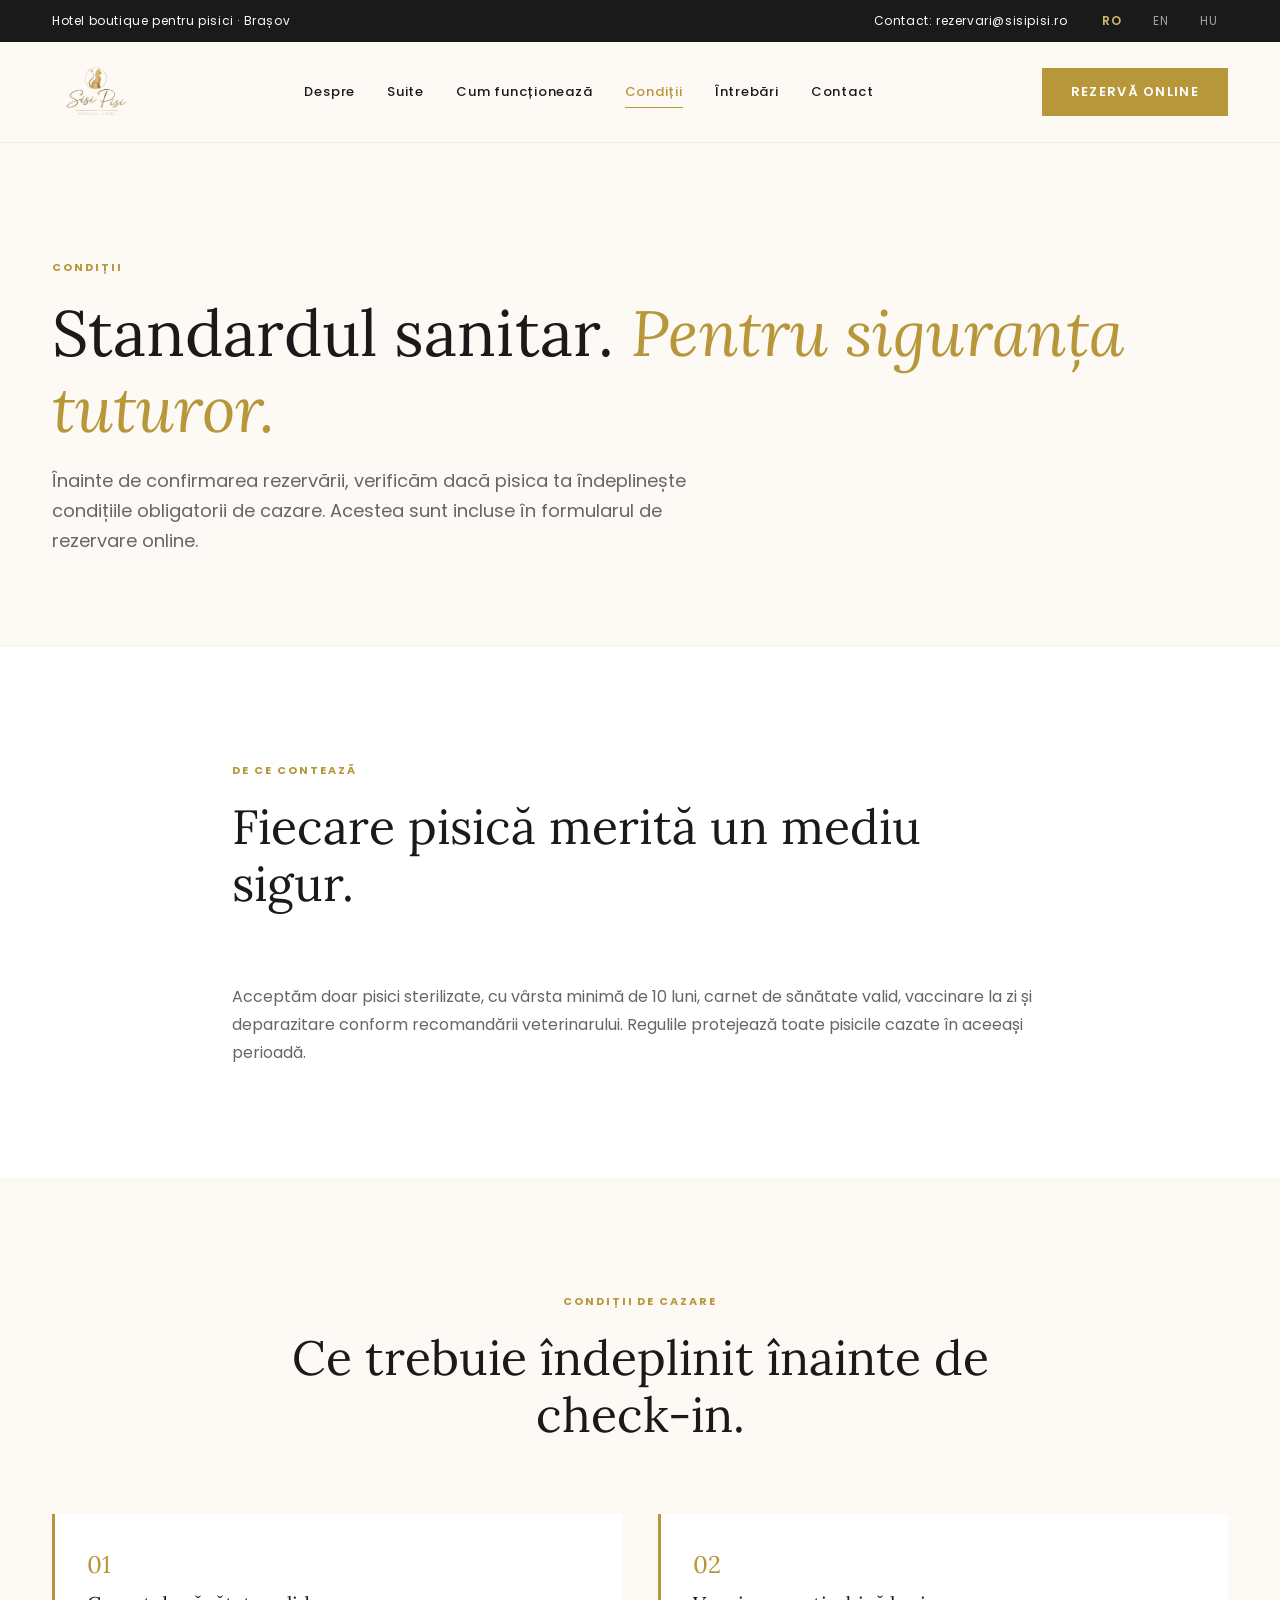
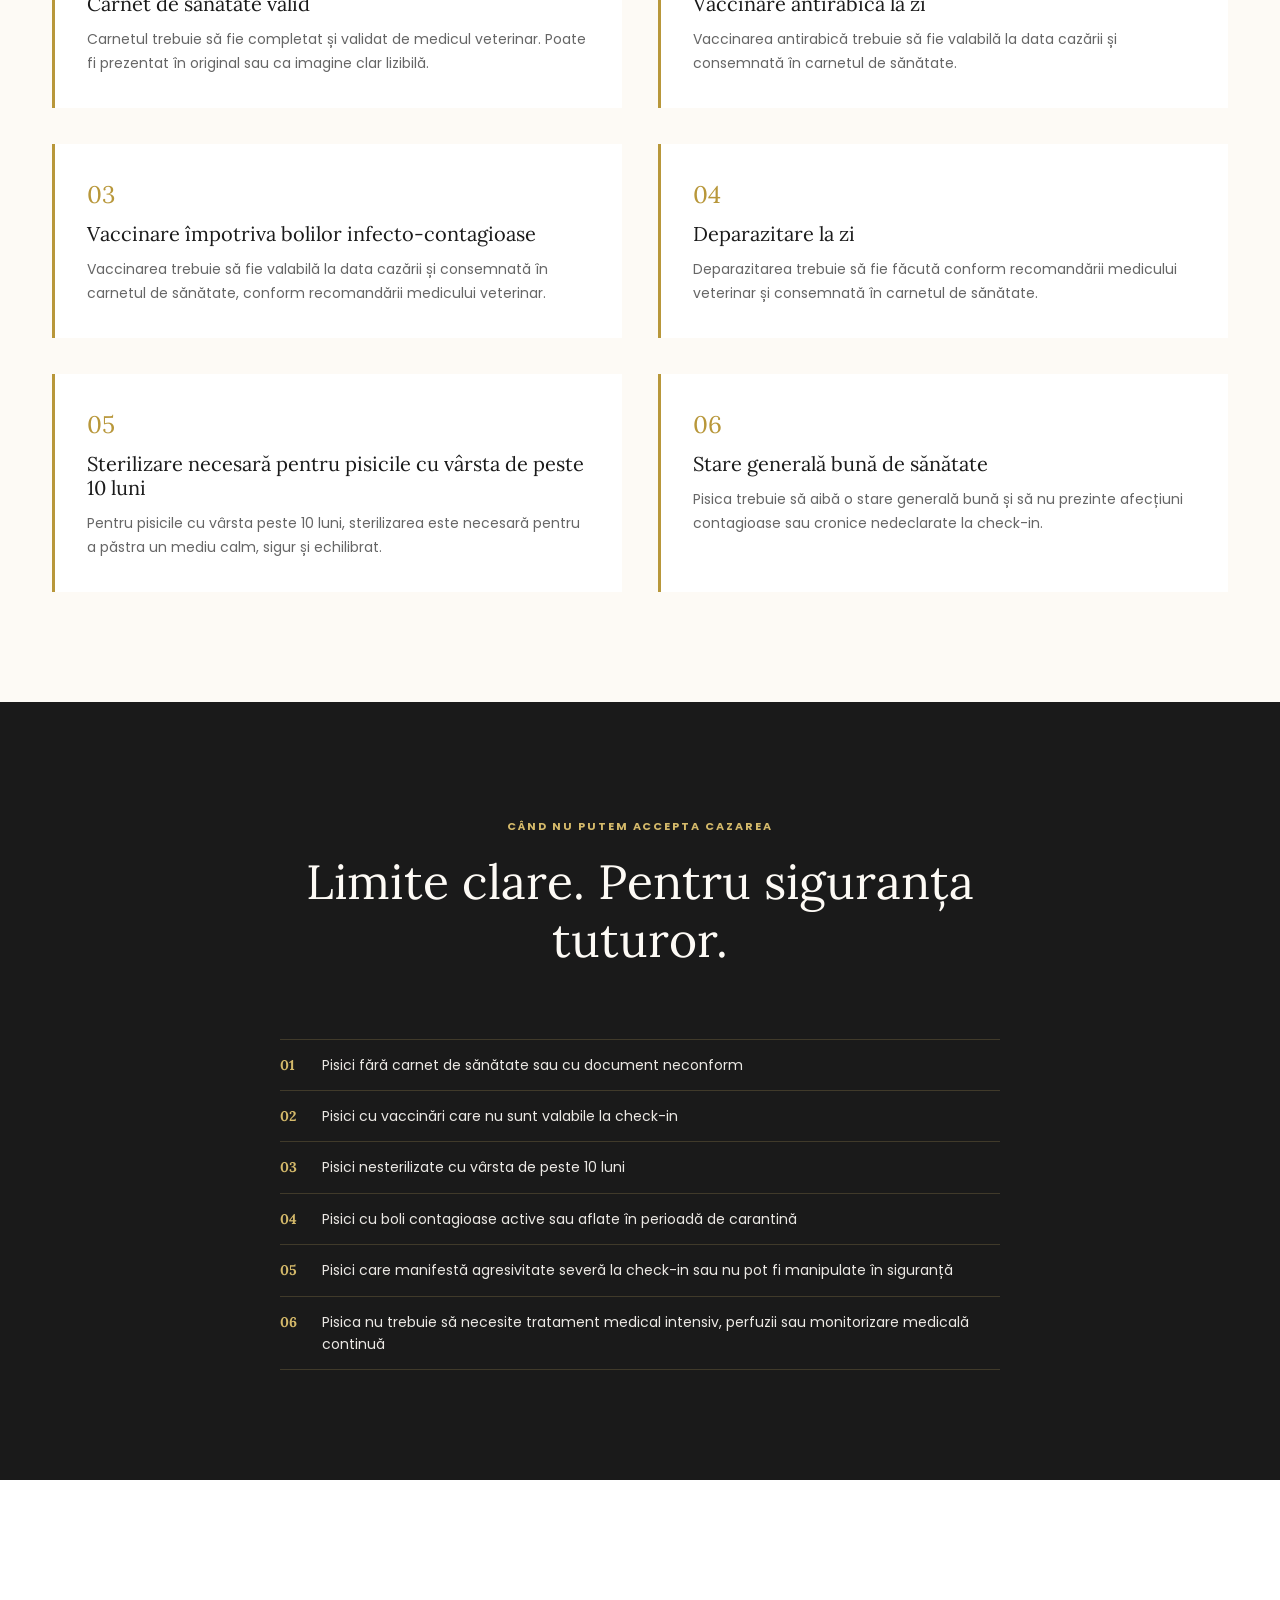
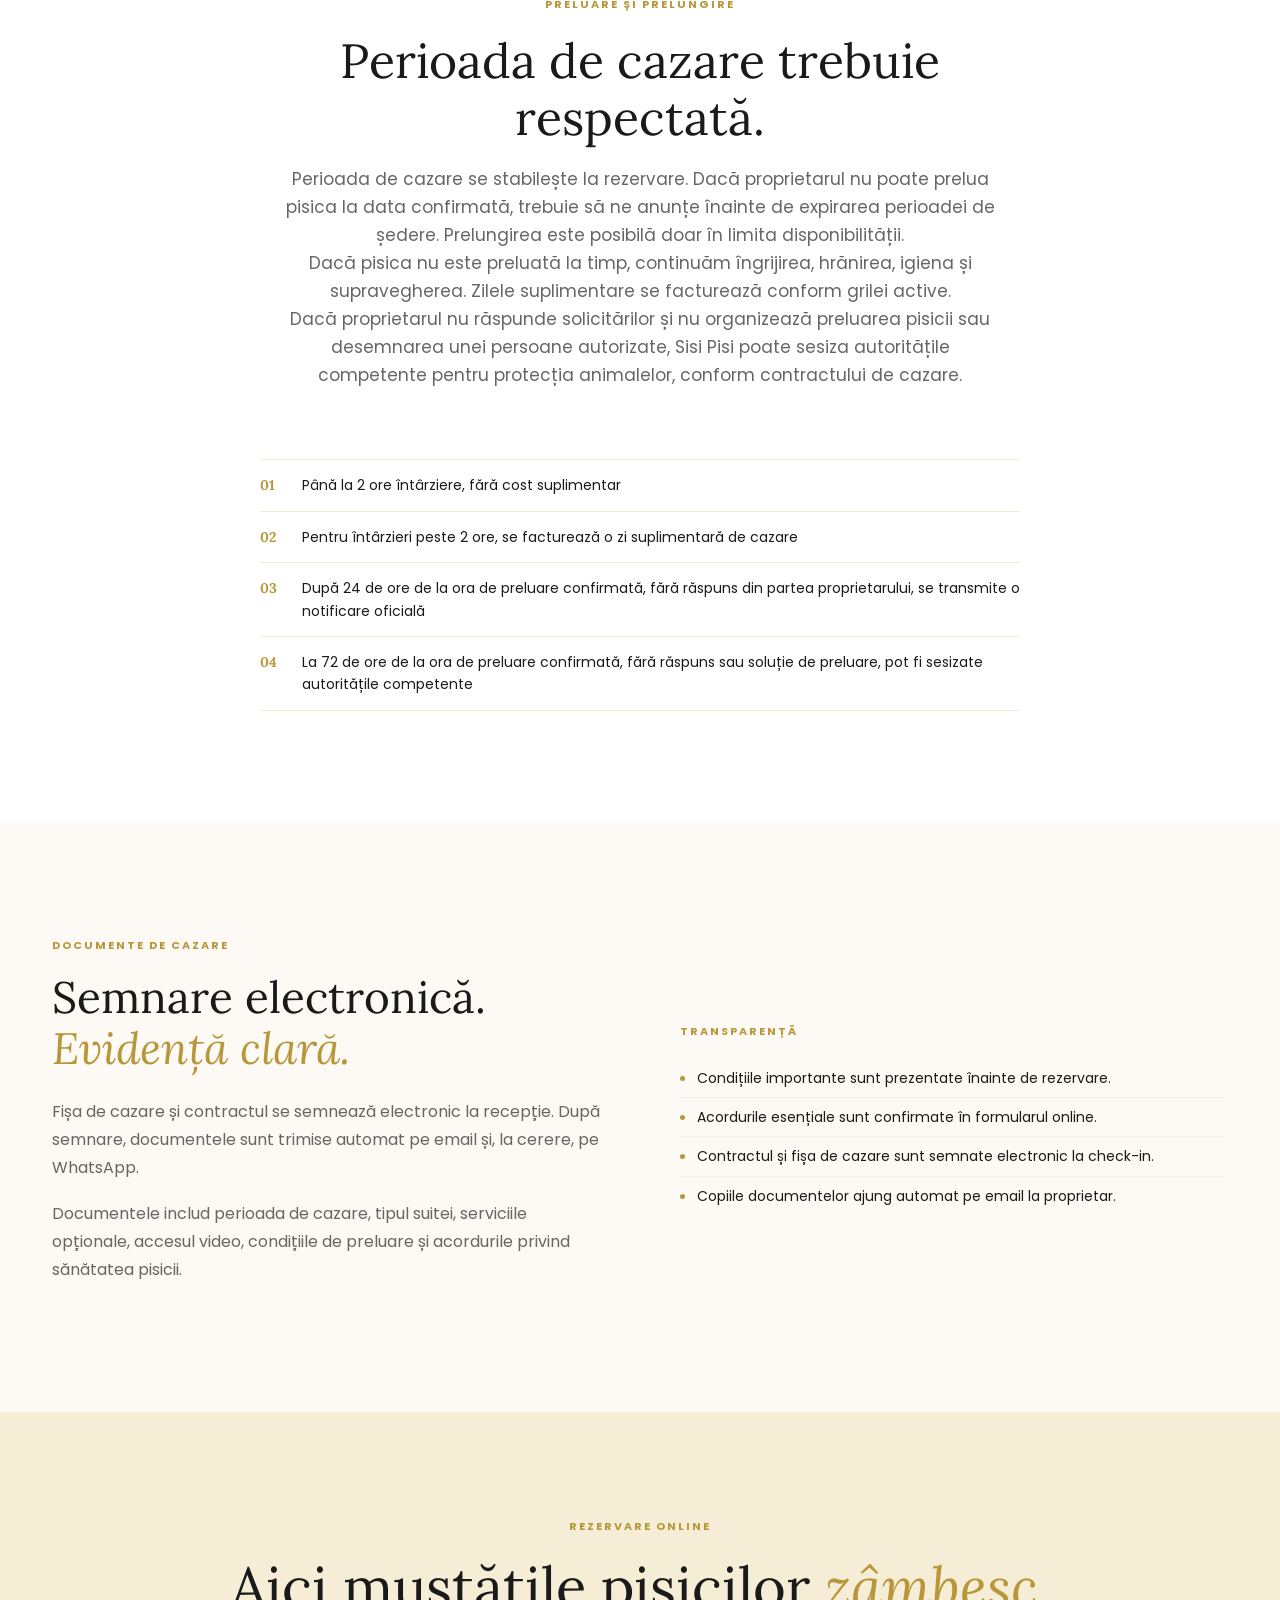
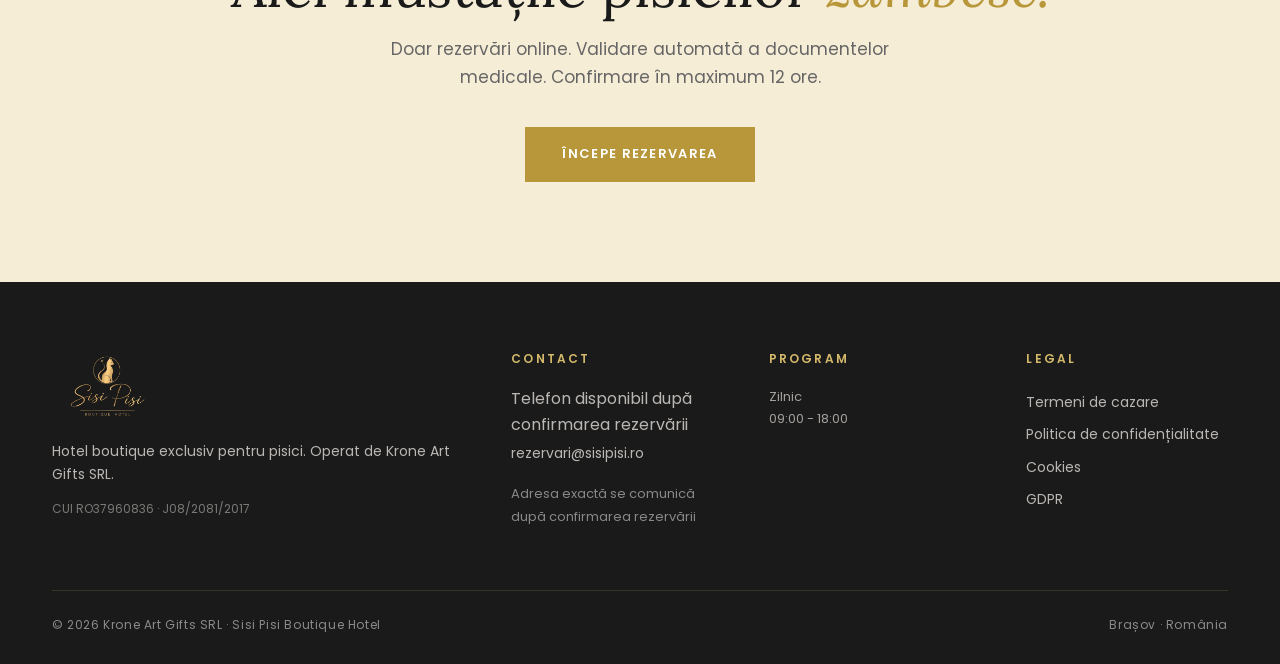
==== conditii.html @ 36471fcd "Update 04.05.2026 11:45" ====
<!DOCTYPE html>
<html lang="ro">
<head>
<meta charset="UTF-8">
<meta name="viewport" content="width=device-width, initial-scale=1.0">
<title>Condiții de admitere · Sisi Pisi Boutique Hotel</title>
<meta name="description" content="Condițiile medicale obligatorii pentru rezervarea unei suite la Sisi Pisi. Vaccinare la zi, carnet veterinar, deparazitare.">
<link rel="preconnect" href="https://fonts.googleapis.com">
<link rel="preconnect" href="https://fonts.gstatic.com" crossorigin>
<link href="https://fonts.googleapis.com/css2?family=Lora:ital,wght@0,400;0,500;0,600;1,400&family=Poppins:wght@300;400;500;600;700&display=swap" rel="stylesheet">
<link rel="stylesheet" href="assets/styles.css">
</head>
<body>

<div class="topbar">
  <div class="container">
    <div data-i18n="topbar.tagline">Hotel boutique pentru pisici · Brașov</div>
    <div class="topbar-right">
      <a href="mailto:rezervari@sisipisi.ro" data-i18n="topbar.phone">Contact: rezervari@sisipisi.ro</a>
      <div class="lang-switcher">
        <button data-lang="ro" class="active">RO</button><span class="lang-divider">·</span>
        <button data-lang="en">EN</button><span class="lang-divider">·</span>
        <button data-lang="hu">HU</button>
      </div>
    </div>
  </div>
</div>

<header class="site-header">
  <div class="container">
    <a href="index.html" class="logo"><img src="assets/images/Logo%20transparent.png" alt="Sisi Pisi"></a>
    <nav class="primary">
      <a href="despre.html" data-i18n="nav.about">Despre</a>
      <a href="suite.html" data-i18n="nav.suites">Suite</a>
      <a href="cum-functioneaza.html" data-i18n="nav.how">Cum funcționează</a>
      <a href="conditii.html" data-i18n="nav.requirements">Condiții</a>
      <a href="faq.html" data-i18n="nav.faq">Întrebări</a>
      <a href="contact.html" data-i18n="nav.contact">Contact</a>
    </nav>
    <a href="rezervare.html" class="btn-primary" data-i18n="nav.book">Rezervă online</a>
    <button class="menu-toggle" aria-label="Menu" aria-expanded="false" type="button"><svg viewBox="0 0 24 24" fill="none" stroke="currentColor" stroke-width="1.5"><line x1="4" y1="7" x2="20" y2="7"/><line x1="4" y1="12" x2="20" y2="12"/><line x1="4" y1="17" x2="20" y2="17"/></svg></button>
  </div>
</header>

<section class="page-hero">
  <div class="container reveal">
    <div class="eyebrow" data-i18n="nav.requirements">Condiții</div>
    <h1><span data-i18n="cond.hero.title.1">Standardul sanitar.</span> <em data-i18n="cond.hero.title.2">Pentru siguranța tuturor.</em></h1>
    <p class="lead" data-i18n="cond.hero.lead">Înainte de confirmarea rezervării, verificăm dacă pisica ta îndeplinește condițiile obligatorii de cazare. Acestea sunt incluse în formularul de rezervare online.</p>
  </div>
</section>

<section class="bg-white">
  <div class="container-narrow">
    <div class="section-head left reveal">
      <div class="eyebrow" data-i18n="cond.intro.eyebrow">De ce contează</div>
      <h2 data-i18n="cond.intro.title">Fiecare pisică merită un mediu sigur.</h2>
    </div>
    <div class="reveal">
      <p data-i18n="cond.intro.p1" style="color: var(--gray); font-size: 16px; line-height: 1.75;">Acceptăm doar pisici sterilizate, cu vârsta minimă de 10 luni, carnet de sănătate valid, vaccinare la zi și deparazitare conform recomandării veterinarului. Regulile protejează toate pisicile cazate în aceeași perioadă.</p>
    </div>
  </div>
</section>

<section class="bg-cream">
  <div class="container">
    <div class="section-head reveal">
      <div class="eyebrow" data-i18n="cond.docs.eyebrow">CONDIȚII DE CAZARE</div>
      <h2 data-i18n="cond.docs.title">Ce trebuie îndeplinit înainte de check-in.</h2>
    </div>
    <div class="pillars-grid" style="grid-template-columns: repeat(2, 1fr); gap: 36px;">
      <div class="reveal" style="background: var(--white); padding: 32px; border-left: 3px solid var(--gold);">
        <div class="eyebrow" style="font-size: 24px; color: var(--gold); font-family: 'Lora'; font-weight: 400; letter-spacing: 0; text-transform: none; margin-bottom: 8px;">01</div>
        <h3 style="font-size: 20px; margin-bottom: 12px; color: var(--charcoal);" data-i18n="cond.docs.1.title">Carnet de sănătate valid</h3>
        <p style="color: var(--gray); font-size: 14px; line-height: 1.7;" data-i18n="cond.docs.1.text">Carnetul trebuie să fie completat și validat de medicul veterinar. Poate fi prezentat în original sau ca imagine clar lizibilă.</p>
      </div>
      <div class="reveal" style="background: var(--white); padding: 32px; border-left: 3px solid var(--gold);">
        <div class="eyebrow" style="font-size: 24px; color: var(--gold); font-family: 'Lora'; font-weight: 400; letter-spacing: 0; text-transform: none; margin-bottom: 8px;">02</div>
        <h3 style="font-size: 20px; margin-bottom: 12px; color: var(--charcoal);" data-i18n="cond.docs.2.title">Vaccinare antirabică la zi</h3>
        <p style="color: var(--gray); font-size: 14px; line-height: 1.7;" data-i18n="cond.docs.2.text">Vaccinarea antirabică trebuie să fie valabilă la data cazării și consemnată în carnetul de sănătate.</p>
      </div>
      <div class="reveal" style="background: var(--white); padding: 32px; border-left: 3px solid var(--gold);">
        <div class="eyebrow" style="font-size: 24px; color: var(--gold); font-family: 'Lora'; font-weight: 400; letter-spacing: 0; text-transform: none; margin-bottom: 8px;">03</div>
        <h3 style="font-size: 20px; margin-bottom: 12px; color: var(--charcoal);" data-i18n="cond.docs.3.title">Vaccinare împotriva bolilor infecto-contagioase</h3>
        <p style="color: var(--gray); font-size: 14px; line-height: 1.7;" data-i18n="cond.docs.3.text">Vaccinarea trebuie să fie valabilă la data cazării și consemnată în carnetul de sănătate, conform recomandării medicului veterinar.</p>
      </div>
      <div class="reveal" style="background: var(--white); padding: 32px; border-left: 3px solid var(--gold);">
        <div class="eyebrow" style="font-size: 24px; color: var(--gold); font-family: 'Lora'; font-weight: 400; letter-spacing: 0; text-transform: none; margin-bottom: 8px;">04</div>
        <h3 style="font-size: 20px; margin-bottom: 12px; color: var(--charcoal);" data-i18n="cond.docs.4.title">Deparazitare la zi</h3>
        <p style="color: var(--gray); font-size: 14px; line-height: 1.7;" data-i18n="cond.docs.4.text">Deparazitarea trebuie să fie făcută conform recomandării medicului veterinar și consemnată în carnetul de sănătate.</p>
      </div>
      <div class="reveal" style="background: var(--white); padding: 32px; border-left: 3px solid var(--gold);">
        <div class="eyebrow" style="font-size: 24px; color: var(--gold); font-family: 'Lora'; font-weight: 400; letter-spacing: 0; text-transform: none; margin-bottom: 8px;">05</div>
        <h3 style="font-size: 20px; margin-bottom: 12px; color: var(--charcoal);" data-i18n="cond.docs.5.title">Sterilizare necesară pentru pisicile cu vârsta de peste 10 luni</h3>
        <p style="color: var(--gray); font-size: 14px; line-height: 1.7;" data-i18n="cond.docs.5.text">Pentru pisicile cu vârsta peste 10 luni, sterilizarea este necesară pentru a păstra un mediu calm, sigur și echilibrat.</p>
</div>
      <div class="reveal" style="background: var(--white); padding: 32px; border-left: 3px solid var(--gold);">
        <div class="eyebrow" style="font-size: 24px; color: var(--gold); font-family: 'Lora'; font-weight: 400; letter-spacing: 0; text-transform: none; margin-bottom: 8px;">06</div>
        <h3 style="font-size: 20px; margin-bottom: 12px; color: var(--charcoal);" data-i18n="cond.docs.6.title">Stare generală bună de sănătate</h3>
        <p style="color: var(--gray); font-size: 14px; line-height: 1.7;" data-i18n="cond.docs.6.text">Pisica trebuie să aibă o stare generală bună și să nu prezinte afecțiuni contagioase sau cronice nedeclarate la check-in.</p>

      </div>
    </div>
  </div>
</section>

<section class="bg-charcoal">
  <div class="container">
    <div class="section-head reveal">
      <div class="eyebrow eyebrow-light" data-i18n="cond.refuse.eyebrow">CÂND NU PUTEM ACCEPTA CAZAREA</div>
      <h2 style="color: var(--cream);" data-i18n="cond.refuse.title">Limite clare. Pentru siguranța tuturor.</h2>
    </div>
    <ul class="req-list reveal" style="max-width: 720px; margin: 0 auto;">
      <li><span class="check">01</span><span data-i18n="cond.refuse.1">Pisici fără carnet de sănătate sau cu document neconform</span></li>
      <li><span class="check">02</span><span data-i18n="cond.refuse.2">Pisici cu vaccinări care nu sunt valabile la check-in</span></li>
      <li><span class="check">03</span><span data-i18n="cond.refuse.3">Pisici nesterilizate cu vârsta de peste 10 luni</span></li>
      <li><span class="check">04</span><span data-i18n="cond.refuse.4">Pisici cu boli contagioase active sau aflate în perioadă de carantină</span></li>
      <li><span class="check">05</span><span data-i18n="cond.refuse.5">Pisici care manifestă agresivitate severă la check-in sau nu pot fi manipulate în siguranță</span></li>
      <li><span class="check">06</span><span data-i18n="cond.refuse.6">Pisica nu trebuie să necesite tratament medical intensiv, perfuzii sau monitorizare medicală continuă</span></li>
    </ul>
  </div>
</section>

<section class="bg-white">
  <div class="container">
    <div class="section-head reveal">
      <div class="eyebrow" data-i18n="cond.pickup.eyebrow">PRELUARE ȘI PRELUNGIRE</div>
      <h2 data-i18n="cond.pickup.title">Perioada de cazare trebuie respectată.</h2>
      <p data-i18n="cond.pickup.p1">Perioada de cazare se stabilește la rezervare. Dacă proprietarul nu poate prelua pisica la data confirmată, trebuie să ne anunțe înainte de expirarea perioadei de ședere. Prelungirea este posibilă doar în limita disponibilității.</p>
      <p data-i18n="cond.pickup.p2">Dacă pisica nu este preluată la timp, continuăm îngrijirea, hrănirea, igiena și supravegherea. Zilele suplimentare se facturează conform grilei active.</p>
      <p data-i18n="cond.pickup.p3">Dacă proprietarul nu răspunde solicitărilor și nu organizează preluarea pisicii sau desemnarea unei persoane autorizate, Sisi Pisi poate sesiza autoritățile competente pentru protecția animalelor, conform contractului de cazare.</p>
    </div>
    <ul class="req-list on-light" style="max-width: 760px; margin: 0 auto;">
      <li><span class="check" style="color: var(--gold);">01</span><span data-i18n="cond.pickup.rule1">Până la 2 ore întârziere, fără cost suplimentar</span></li>
      <li><span class="check" style="color: var(--gold);">02</span><span data-i18n="cond.pickup.rule2">Pentru întârzieri peste 2 ore, se facturează o zi suplimentară de cazare</span></li>
      <li><span class="check" style="color: var(--gold);">03</span><span data-i18n="cond.pickup.rule3">După 24 de ore de la ora de preluare confirmată, fără răspuns din partea proprietarului, se transmite o notificare oficială</span></li>
      <li><span class="check" style="color: var(--gold);">04</span><span data-i18n="cond.pickup.rule4">La 72 de ore de la ora de preluare confirmată, fără răspuns sau soluție de preluare, pot fi sesizate autoritățile competente</span></li>
    </ul>
  </div>
</section>

<section class="bg-cream">
  <div class="container">
    <div class="split">
      <div class="split-content reveal">
        <div class="eyebrow" data-i18n="cond.digital.eyebrow">DOCUMENTE DE CAZARE</div>
        <h2><span data-i18n="cond.digital.title.1">Semnare electronică.</span> <em data-i18n="cond.digital.title.2">Evidență clară.</em></h2>
        <p data-i18n="cond.digital.p1">Fișa de cazare și contractul se semnează electronic la recepție. După semnare, documentele sunt trimise automat pe email și, la cerere, pe WhatsApp.</p>
        <p data-i18n="cond.digital.p2">Documentele includ perioada de cazare, tipul suitei, serviciile opționale, accesul video, condițiile de preluare și acordurile privind sănătatea pisicii.</p>
      </div>
      <div class="split-content reveal">
        <div class="eyebrow" data-i18n="cond.digital.box.eyebrow">Transparență</div>
        <ul class="suite-features">
          <li data-i18n="cond.digital.l1">Condițiile importante sunt prezentate înainte de rezervare.</li>
          <li data-i18n="cond.digital.l2">Acordurile esențiale sunt confirmate în formularul online.</li>
          <li data-i18n="cond.digital.l3">Contractul și fișa de cazare sunt semnate electronic la check-in.</li>
          <li data-i18n="cond.digital.l4">Copiile documentelor ajung automat pe email la proprietar.</li>
        </ul>
      </div>
    </div>
  </div>
</section>

<section class="bg-gold-pale cta-final">
  <div class="container reveal">
    <div class="eyebrow" data-i18n="cta.eyebrow">Rezervare online</div>
    <h2><span data-i18n="cta.title.1">Aici mustățile pisicilor</span> <em data-i18n="cta.title.2">zâmbesc.</em></h2>
    <p data-i18n="cta.lead">Doar rezervări online. Validare automată a documentelor medicale. Confirmare în maximum 12 ore.</p>
    <a href="rezervare.html" class="btn-primary btn-large" data-i18n="cta.button">Începe rezervarea</a>
  </div>
</section>

<footer class="site-footer">
  <div class="container">
    <div class="footer-grid">
      <div class="footer-brand">
        <img src="assets/images/Logo%20transparent.png" alt="Sisi Pisi">
        <p data-i18n="footer.tagline">Hotel boutique exclusiv pentru pisici. Operat de Krone Art Gifts SRL.</p>
        <p style="font-size: 12px; opacity: 0.6;">CUI RO37960836 · J08/2081/2017</p>
      </div>
      <div>
        <h4 data-i18n="footer.contact">Contact</h4>
        <span data-i18n="footer.phone.pending">Telefon disponibil după confirmarea rezervării</span>
        <a href="mailto:rezervari@sisipisi.ro">rezervari@sisipisi.ro</a>
        <p style="margin-top:14px; font-size:13px; opacity:0.7;" data-i18n="footer.address">Adresa exactă se comunică după confirmarea rezervării</p>
      </div>
      <div>
        <h4 data-i18n="footer.hours">Program</h4>
        <p style="font-size:13px; opacity:0.85;" data-i18n="footer.hours.weekdays">Zilnic<br>09:00 - 18:00</p>
      </div>
      <div>
        <h4 data-i18n="footer.legal">Legal</h4>
        <a href="termeni-cazare.html" data-i18n="footer.terms">Termeni de cazare</a>
        <a href="confidentialitate.html" data-i18n="footer.privacy">Politica de confidențialitate</a>
        <a href="cookies.html" data-i18n="footer.cookies">Cookies</a>
        <a href="confidentialitate.html#gdpr" data-i18n="footer.gdpr">GDPR</a>
      </div>
    </div>
    <div class="footer-bottom">
      <div data-i18n="footer.copyright">© 2026 Krone Art Gifts SRL · Sisi Pisi Boutique Hotel</div>
      <div data-i18n="footer.location">Brașov · România</div>
    </div>
  </div>
</footer>

<script src="assets/i18n.js"></script>
<script src="assets/i18n_extra.js"></script>
<script src="assets/main.js"></script>
</body>
</html>
---- assets/styles.css ----
/* =========================================================
   SISI PISI BOUTIQUE HOTEL - DESIGN SYSTEM
   Brand: Krone Art Gifts SRL
   Conform Manual de Identitate de Brand v1.0
   ========================================================= */

:root {
  --gold: #B8973A;
  --gold-pale: #F5EDD6;
  --gold-medium: #D4B96A;
  --charcoal: #1A1A1A;
  --cream: #FDFAF5;
  --white: #FFFFFF;
  --gray: #666666;
  --sage: #8A9E8C;
  --error: #B5562B;
  --success: #6B8E5C;
}

*, *::before, *::after { box-sizing: border-box; margin: 0; padding: 0; }
html { scroll-behavior: smooth; }

body {
  font-family: 'Poppins', sans-serif;
  font-weight: 400;
  font-size: 16px;
  line-height: 1.6;
  color: var(--charcoal);
  background: var(--cream);
  -webkit-font-smoothing: antialiased;
}

img { max-width: 100%; display: block; }
a { color: inherit; text-decoration: none; }

h1, h2, h3, h4 { font-family: 'Lora', serif; font-weight: 400; line-height: 1.2; }

.container { max-width: 1240px; margin: 0 auto; padding: 0 32px; }
.container-narrow { max-width: 880px; margin: 0 auto; padding: 0 32px; }

/* ===== Typography utilities ===== */
.eyebrow {
  font-family: 'Poppins', sans-serif;
  font-weight: 700;
  font-size: 11px;
  letter-spacing: 0.18em;
  text-transform: uppercase;
  color: var(--gold);
  margin-bottom: 18px;
  display: inline-block;
}
.eyebrow-light { color: var(--gold-medium); }

.quote {
  font-family: 'Lora', serif;
  font-style: italic;
  font-size: 22px;
  color: var(--gold);
  border-left: 2px solid var(--gold);
  padding-left: 24px;
  margin: 28px 0;
  line-height: 1.5;
}

/* ===== Buttons ===== */
.btn-primary {
  display: inline-block;
  background: var(--gold);
  color: var(--white);
  padding: 13px 28px;
  font-family: 'Poppins';
  font-size: 13px;
  font-weight: 600;
  letter-spacing: 0.1em;
  text-transform: uppercase;
  text-decoration: none;
  border: 1px solid var(--gold);
  cursor: pointer;
  transition: all 0.25s;
  font-family: 'Poppins', sans-serif;
}
.btn-primary:hover { background: var(--charcoal); border-color: var(--charcoal); color: var(--white); }
.btn-primary:disabled { background: var(--gray); border-color: var(--gray); cursor: not-allowed; opacity: 0.6; }

.btn-secondary {
  display: inline-block;
  background: transparent;
  color: var(--charcoal);
  padding: 13px 28px;
  font-family: 'Poppins', sans-serif;
  font-size: 13px;
  font-weight: 600;
  letter-spacing: 0.1em;
  text-transform: uppercase;
  text-decoration: none;
  border: 1px solid var(--charcoal);
  cursor: pointer;
  transition: all 0.25s;
}
.btn-secondary:hover { background: var(--charcoal); color: var(--cream); }

.btn-outline {
  display: inline-block;
  background: transparent;
  color: var(--cream);
  padding: 13px 28px;
  font-family: 'Poppins', sans-serif;
  font-size: 13px;
  font-weight: 600;
  letter-spacing: 0.1em;
  text-transform: uppercase;
  text-decoration: none;
  border: 1px solid var(--cream);
  cursor: pointer;
  transition: all 0.25s;
}
.btn-outline:hover { background: var(--cream); color: var(--charcoal); }

.btn-large { padding: 16px 36px; }

/* ===== Top bar ===== */
.topbar {
  background: var(--charcoal);
  color: var(--cream);
  font-size: 12px;
  letter-spacing: 0.05em;
  padding: 8px 0;
}
.topbar .container {
  display: flex;
  justify-content: space-between;
  align-items: center;
  gap: 24px;
  flex-wrap: wrap;
}
.topbar a { color: var(--cream); text-decoration: none; }
.topbar a:hover { color: var(--gold-medium); }
.topbar-right { display: flex; gap: 24px; align-items: center; }

.lang-switcher { display: flex; gap: 4px; align-items: center; }
.lang-switcher button {
  background: none;
  border: none;
  cursor: pointer;
  padding: 4px 10px;
  color: var(--cream);
  font-family: 'Poppins', sans-serif;
  font-size: 12px;
  letter-spacing: 0.1em;
  opacity: 0.6;
  transition: opacity 0.2s;
}
.lang-switcher button:hover { opacity: 1; }
.lang-switcher button.active { opacity: 1; color: var(--gold-medium); font-weight: 600; }
.lang-divider { color: var(--gray); opacity: 0.4; }

/* ===== Header ===== */
.site-header {
  padding: 22px 0;
  position: sticky;
  top: 0;
  z-index: 100;
  border-bottom: 1px solid rgba(184, 151, 58, 0.12);
  backdrop-filter: blur(8px);
  background: rgba(253, 250, 245, 0.95);
}
.site-header .container {
  display: flex;
  align-items: center;
  justify-content: space-between;
  gap: 32px;
}
.site-header .logo img { height: 56px; width: auto; display: block; }

nav.primary { display: flex; gap: 32px; align-items: center; }
nav.primary a {
  font-family: 'Poppins', sans-serif;
  font-size: 13px;
  letter-spacing: 0.06em;
  color: var(--charcoal);
  text-decoration: none;
  font-weight: 500;
  position: relative;
  padding: 6px 0;
  transition: color 0.2s;
}
nav.primary a:hover { color: var(--gold); }
nav.primary a::after {
  content: '';
  position: absolute;
  bottom: 0;
  left: 0;
  width: 0;
  height: 1px;
  background: var(--gold);
  transition: width 0.3s;
}
nav.primary a:hover::after,
nav.primary a.active::after { width: 100%; }
nav.primary a.active { color: var(--gold); }

.menu-toggle { display: none; background: none; border: none; cursor: pointer; padding: 8px; }
.menu-toggle svg { width: 28px; height: 28px; }

/* ===== Hero ===== */
.hero {
  position: relative;
  min-height: 86vh;
  display: flex;
  align-items: center;
  background-size: cover;
  background-position: center;
  overflow: hidden;
}
.hero::before {
  content: '';
  position: absolute;
  inset: 0;
  background: linear-gradient(135deg, rgba(26,26,26,0.55) 0%, rgba(26,26,26,0.25) 60%, rgba(26,26,26,0.15) 100%);
}
.hero .container { position: relative; z-index: 2; padding-top: 80px; padding-bottom: 80px; }

.hero-content { max-width: 720px; color: var(--cream); }
.hero h1 {
  font-size: clamp(42px, 6vw, 78px);
  font-weight: 400;
  letter-spacing: -0.01em;
  margin-bottom: 24px;
  color: var(--cream);
  line-height: 1.05;
}
.hero h1 em { color: var(--gold-medium); font-style: italic; font-weight: 500; }
.hero .lead {
  font-size: 19px;
  font-weight: 300;
  margin-bottom: 40px;
  max-width: 560px;
  line-height: 1.55;
  opacity: 0.95;
}
.hero-actions { display: flex; gap: 16px; flex-wrap: wrap; }
.hero-meta {
  position: absolute;
  bottom: 30px;
  right: 32px;
  z-index: 2;
  font-family: 'Poppins', sans-serif;
  font-size: 11px;
  letter-spacing: 0.2em;
  color: var(--cream);
  text-transform: uppercase;
  opacity: 0.7;
}

/* Page hero (smaller, used on internal pages) */
.page-hero {
  position: relative;
  padding: 110px 0 90px;
  background: var(--cream);
  border-bottom: 1px solid rgba(184, 151, 58, 0.1);
}
.page-hero h1 {
  font-size: clamp(40px, 5vw, 64px);
  margin-bottom: 18px;
  color: var(--charcoal);
}
.page-hero h1 em { color: var(--gold); font-style: italic; }
.page-hero .lead {
  font-size: 18px;
  color: var(--gray);
  max-width: 640px;
  line-height: 1.65;
}
.page-hero.has-bg {
  background-size: cover;
  background-position: center;
  color: var(--cream);
  padding: 140px 0 110px;
}
.page-hero.has-bg::before {
  content: '';
  position: absolute;
  inset: 0;
  background: linear-gradient(135deg, rgba(26,26,26,0.7) 0%, rgba(26,26,26,0.4) 100%);
}
.page-hero.has-bg .container { position: relative; z-index: 2; }
.page-hero.has-bg h1 { color: var(--cream); }
.page-hero.has-bg h1 em { color: var(--gold-medium); }
.page-hero.has-bg .lead { color: rgba(253, 250, 245, 0.9); }

/* ===== Sections ===== */
section { padding: 110px 0; }
section.tight { padding: 70px 0; }

.section-head { max-width: 720px; margin: 0 auto 70px; text-align: center; }
.section-head.left { margin-left: 0; text-align: left; }
.section-head h2 {
  font-size: clamp(32px, 4vw, 48px);
  margin-bottom: 18px;
  color: var(--charcoal);
}
.section-head h2 em { color: var(--gold); font-style: italic; }
.section-head p { color: var(--gray); font-size: 17px; line-height: 1.65; }

/* ===== Backgrounds ===== */
.bg-white { background: var(--white); }
.bg-cream { background: var(--cream); }
.bg-charcoal { background: var(--charcoal); color: var(--cream); }
.bg-gold-pale { background: var(--gold-pale); }

/* ===== Pillars / cards ===== */
.pillars-grid { display: grid; grid-template-columns: repeat(3, 1fr); gap: 56px; }
.pillar { text-align: left; }
.pillar-icon { width: 56px; height: 56px; margin-bottom: 24px; color: var(--gold); }
.pillar-icon svg { width: 100%; height: 100%; }
.pillar h3 { font-size: 22px; margin-bottom: 12px; color: var(--charcoal); font-weight: 500; }
.pillar p { color: var(--gray); font-size: 15px; line-height: 1.7; }
.pillar-divider { width: 32px; height: 1px; background: var(--gold); margin-bottom: 24px; }

/* ===== Split (image + text) ===== */
.split {
  display: grid;
  grid-template-columns: 1fr 1fr;
  gap: 80px;
  align-items: center;
}
.split.reverse { direction: rtl; }
.split.reverse > * { direction: ltr; }
.split-image { position: relative; }
.split-image img { width: 100%; height: auto; display: block; }
.split-image::after {
  content: '';
  position: absolute;
  top: -16px;
  left: -16px;
  right: 16px;
  bottom: 16px;
  border: 1px solid var(--gold);
  z-index: -1;
}
.split-content h2 {
  font-size: clamp(30px, 3.5vw, 44px);
  margin-bottom: 24px;
  line-height: 1.15;
}
.split-content h2 em { color: var(--gold); font-style: italic; }
.split-content p {
  color: var(--gray);
  margin-bottom: 18px;
  font-size: 16px;
  line-height: 1.75;
}

/* ===== Suite cards ===== */
.suites-grid {
  display: grid;
  grid-template-columns: 1fr 1fr;
  gap: 40px;
  margin-top: 30px;
}
.suite-card {
  background: var(--cream);
  overflow: hidden;
  border: 1px solid rgba(184, 151, 58, 0.15);
  transition: transform 0.4s, box-shadow 0.4s;
  position: relative;
}
.suite-card:hover {
  transform: translateY(-4px);
  box-shadow: 0 30px 60px -20px rgba(26,26,26,0.18);
}
.suite-card img { width: 100%; height: 320px; object-fit: cover; display: block; }
.suite-card .body { padding: 32px; }
.suite-card .label-row {
  display: flex;
  justify-content: space-between;
  align-items: baseline;
  margin-bottom: 8px;
}
.suite-card .tier {
  font-family: 'Poppins', sans-serif;
  font-size: 11px;
  letter-spacing: 0.2em;
  color: var(--gold);
  text-transform: uppercase;
  font-weight: 600;
}
.suite-card .price {
  font-family: 'Lora';
  font-size: 24px;
  color: var(--charcoal);
  font-weight: 500;
}
.suite-card .price small {
  font-family: 'Poppins', sans-serif;
  font-size: 12px;
  color: var(--gray);
  font-weight: 400;
}
.suite-card h3 { font-size: 26px; margin-bottom: 14px; }
.suite-card p { color: var(--gray); font-size: 15px; margin-bottom: 18px; line-height: 1.7; }
.suite-features { list-style: none; }
.suite-features li {
  font-size: 14px;
  color: var(--charcoal);
  padding: 8px 0;
  border-bottom: 1px solid rgba(184, 151, 58, 0.1);
  display: flex;
  gap: 12px;
}
.suite-features li:last-child { border-bottom: none; }
.suite-features li::before {
  content: '';
  width: 5px;
  height: 5px;
  background: var(--gold);
  border-radius: 50%;
  margin-top: 9px;
  flex-shrink: 0;
}

/* ===== Steps ===== */
.steps { display: grid; grid-template-columns: repeat(4, 1fr); gap: 32px; }
.step { text-align: left; position: relative; padding-top: 16px; }
.step .num {
  font-family: 'Lora';
  font-size: 56px;
  color: var(--gold);
  font-weight: 400;
  line-height: 1;
  opacity: 0.85;
  margin-bottom: 16px;
}
.step h4 {
  font-family: 'Poppins', sans-serif;
  font-size: 16px;
  font-weight: 600;
  margin-bottom: 10px;
  color: var(--charcoal);
  letter-spacing: 0.02em;
}
.step p { color: var(--gray); font-size: 14px; line-height: 1.65; }

/* ===== Requirements list ===== */
.req-banner-grid { display: grid; grid-template-columns: 1fr 1fr; gap: 60px; align-items: center; }
.req-banner h2 { font-size: clamp(30px, 3.5vw, 42px); color: var(--cream); margin-bottom: 18px; line-height: 1.2; }
.req-banner h2 em { color: var(--gold-medium); font-style: italic; }
.req-banner p { color: rgba(253, 250, 245, 0.75); font-size: 15px; line-height: 1.75; margin-bottom: 22px; }

.req-list { list-style: none; }
.req-list li {
  padding: 14px 0;
  border-top: 1px solid rgba(212, 185, 106, 0.2);
  font-size: 14px;
  display: grid;
  grid-template-columns: 28px 1fr;
  gap: 14px;
  align-items: start;
  color: rgba(253, 250, 245, 0.92);
}
.req-list li:last-child { border-bottom: 1px solid rgba(212, 185, 106, 0.2); }
.req-list .check { color: var(--gold-medium); font-weight: 700; font-size: 14px; font-family: 'Lora'; }

.req-list.on-light li { color: var(--charcoal); border-top-color: rgba(184, 151, 58, 0.2); }
.req-list.on-light li:last-child { border-bottom-color: rgba(184, 151, 58, 0.2); }
.req-list.on-light .check { color: var(--gold); }

/* ===== CTA Final ===== */
.cta-final { text-align: center; padding: 100px 0; }
.cta-final h2 {
  font-size: clamp(34px, 4.5vw, 56px);
  margin-bottom: 16px;
  color: var(--charcoal);
}
.cta-final h2 em { color: var(--gold); font-style: italic; }
.cta-final p {
  color: var(--gray);
  font-size: 17px;
  margin-bottom: 36px;
  max-width: 540px;
  margin-left: auto;
  margin-right: auto;
}

/* ===== Footer ===== */
.site-footer {
  background: var(--charcoal);
  color: rgba(253, 250, 245, 0.7);
  padding: 70px 0 30px;
}
.footer-grid {
  display: grid;
  grid-template-columns: 2fr 1fr 1fr 1fr;
  gap: 56px;
  margin-bottom: 50px;
}
.footer-grid h4 {
  font-family: 'Poppins', sans-serif;
  font-size: 12px;
  font-weight: 600;
  letter-spacing: 0.18em;
  text-transform: uppercase;
  color: var(--gold-medium);
  margin-bottom: 20px;
}
.footer-grid a {
  color: rgba(253, 250, 245, 0.7);
  text-decoration: none;
  display: block;
  padding: 5px 0;
  font-size: 14px;
  transition: color 0.2s;
}
.footer-grid a:hover { color: var(--gold-medium); }
.footer-grid p { font-size: 14px; line-height: 1.7; margin-bottom: 12px; }
.footer-brand img { height: 70px; margin-bottom: 18px; filter: brightness(1.1); }
.footer-bottom {
  border-top: 1px solid rgba(212, 185, 106, 0.15);
  padding-top: 24px;
  display: flex;
  justify-content: space-between;
  flex-wrap: wrap;
  gap: 16px;
  font-size: 12px;
  color: rgba(253, 250, 245, 0.5);
  letter-spacing: 0.05em;
}

/* ===== Forms (booking wizard) ===== */
.wizard {
  max-width: 880px;
  margin: 0 auto;
  background: var(--white);
  border: 1px solid rgba(184, 151, 58, 0.15);
  padding: 52px;
}

.wizard-progress {
  display: grid;
  grid-template-columns: repeat(6, 1fr);
  gap: 4px;
  margin-bottom: 50px;
  position: relative;
}
.wizard-progress .step-dot {
  display: flex;
  flex-direction: column;
  align-items: center;
  text-align: center;
  position: relative;
}
.wizard-progress .dot {
  width: 32px;
  height: 32px;
  border-radius: 50%;
  background: var(--cream);
  border: 1px solid rgba(184, 151, 58, 0.3);
  display: flex;
  align-items: center;
  justify-content: center;
  font-family: 'Lora';
  font-size: 14px;
  color: var(--gray);
  transition: all 0.3s;
  z-index: 2;
  position: relative;
}
.wizard-progress .step-dot .label {
  font-size: 10px;
  letter-spacing: 0.1em;
  text-transform: uppercase;
  color: var(--gray);
  margin-top: 8px;
  font-weight: 500;
}
.wizard-progress .step-dot.active .dot {
  background: var(--gold);
  border-color: var(--gold);
  color: var(--white);
}
.wizard-progress .step-dot.active .label { color: var(--gold); font-weight: 600; }
.wizard-progress .step-dot.complete .dot {
  background: var(--charcoal);
  border-color: var(--charcoal);
  color: var(--cream);
}
.wizard-progress .step-dot.complete .label { color: var(--charcoal); }
.wizard-progress::before {
  content: '';
  position: absolute;
  top: 16px;
  left: 8%;
  right: 8%;
  height: 1px;
  background: rgba(184, 151, 58, 0.2);
  z-index: 1;
}

.wizard-step { display: none; }
.wizard-step.active { display: block; }
.wizard-step h2 {
  font-size: clamp(26px, 3vw, 36px);
  margin-bottom: 12px;
}
.wizard-step .step-intro { color: var(--gray); margin-bottom: 32px; font-size: 15px; }

.form-grid { display: grid; grid-template-columns: 1fr 1fr; gap: 20px; }
.form-grid.full { grid-template-columns: 1fr; }

.form-field { margin-bottom: 22px; }
.form-field label {
  display: block;
  font-family: 'Poppins', sans-serif;
  font-size: 12px;
  letter-spacing: 0.08em;
  text-transform: uppercase;
  font-weight: 600;
  color: var(--charcoal);
  margin-bottom: 8px;
}
.form-field label .required { color: var(--error); }
.form-field input,
.form-field select,
.form-field textarea {
  width: 100%;
  padding: 12px 14px;
  font-family: 'Poppins', sans-serif;
  font-size: 14px;
  background: var(--cream);
  border: 1px solid rgba(184, 151, 58, 0.25);
  color: var(--charcoal);
  transition: border-color 0.2s, background 0.2s;
}
.form-field input:focus,
.form-field select:focus,
.form-field textarea:focus {
  outline: none;
  border-color: var(--gold);
  background: var(--white);
}
.form-field input.error,
.form-field select.error,
.form-field textarea.error { border-color: var(--error); }
.form-field .error-msg { color: var(--error); font-size: 12px; margin-top: 6px; display: none; }
.form-field .error-msg.show { display: block; }
.form-field .help { color: var(--gray); font-size: 12px; margin-top: 6px; }

.checkbox-row {
  display: flex;
  gap: 12px;
  align-items: flex-start;
  padding: 14px 0;
  border-bottom: 1px solid rgba(184, 151, 58, 0.1);
}
.checkbox-row:last-child { border-bottom: none; }
.checkbox-row input[type="checkbox"] {
  width: 18px;
  height: 18px;
  margin-top: 3px;
  flex-shrink: 0;
  accent-color: var(--gold);
  cursor: pointer;
}
.checkbox-row label {
  font-family: 'Poppins', sans-serif;
  font-size: 14px;
  cursor: pointer;
  flex: 1;
  letter-spacing: 0;
  text-transform: none;
  font-weight: 400;
  color: var(--charcoal);
  line-height: 1.5;
}

.suite-option {
  border: 1px solid rgba(184, 151, 58, 0.25);
  padding: 24px;
  cursor: pointer;
  transition: all 0.2s;
  margin-bottom: 14px;
  display: grid;
  grid-template-columns: 24px 1fr auto;
  gap: 20px;
  align-items: center;
}
.suite-option:hover { border-color: var(--gold); }
.suite-option input[type="radio"] {
  width: 20px;
  height: 20px;
  accent-color: var(--gold);
  cursor: pointer;
}
.suite-option.selected { border-color: var(--gold); background: var(--gold-pale); }
.suite-option .suite-name {
  font-family: 'Lora';
  font-size: 18px;
  margin-bottom: 4px;
  color: var(--charcoal);
}
.suite-option .suite-meta { font-size: 13px; color: var(--gray); }
.suite-option .suite-price {
  font-family: 'Lora';
  font-size: 22px;
  color: var(--gold);
  font-weight: 500;
  text-align: right;
}
.suite-option .suite-price small { font-family: 'Poppins', sans-serif; font-size: 11px; color: var(--gray); display: block; }

.alert {
  padding: 16px 20px;
  border-left: 3px solid var(--gold);
  background: var(--gold-pale);
  color: var(--charcoal);
  margin-bottom: 24px;
  font-size: 14px;
  line-height: 1.6;
}
.alert.error { border-color: var(--error); background: rgba(181, 86, 43, 0.08); }
.alert.success { border-color: var(--success); background: rgba(107, 142, 92, 0.1); }
.alert strong { font-weight: 600; }

.summary-block {
  background: var(--cream);
  padding: 24px;
  border-left: 3px solid var(--gold);
  margin-bottom: 24px;
}
.summary-block h4 {
  font-family: 'Poppins', sans-serif;
  font-size: 11px;
  letter-spacing: 0.18em;
  text-transform: uppercase;
  color: var(--gold);
  margin-bottom: 14px;
}
.summary-block dl { display: grid; grid-template-columns: 1fr 1fr; gap: 12px 24px; }
.summary-block dt { font-size: 13px; color: var(--gray); }
.summary-block dd { font-size: 14px; color: var(--charcoal); font-weight: 500; }

.summary-total {
  display: flex;
  justify-content: space-between;
  align-items: baseline;
  padding-top: 18px;
  border-top: 1px solid rgba(184, 151, 58, 0.2);
  margin-top: 14px;
}
.summary-total .label {
  font-size: 12px;
  letter-spacing: 0.18em;
  text-transform: uppercase;
  color: var(--gold);
  font-weight: 600;
}
.summary-total .value { font-family: 'Lora'; font-size: 32px; color: var(--charcoal); }

.wizard-actions {
  display: flex;
  justify-content: space-between;
  margin-top: 40px;
  gap: 16px;
}
.wizard-actions .btn-secondary { min-width: 130px; }
.wizard-actions .btn-primary { min-width: 180px; }
.wizard-actions.right { justify-content: flex-end; }

/* ===== FAQ ===== */
.faq-list { max-width: 880px; margin: 0 auto; }
.faq-item {
  border-top: 1px solid rgba(184, 151, 58, 0.15);
  padding: 24px 0;
}
.faq-item:last-child { border-bottom: 1px solid rgba(184, 151, 58, 0.15); }
.faq-question {
  display: flex;
  justify-content: space-between;
  align-items: center;
  cursor: pointer;
  font-family: 'Lora', serif;
  font-size: 19px;
  color: var(--charcoal);
  gap: 20px;
}
.faq-question .toggle {
  width: 28px;
  height: 28px;
  border: 1px solid var(--gold);
  border-radius: 50%;
  display: flex;
  align-items: center;
  justify-content: center;
  flex-shrink: 0;
  transition: all 0.3s;
  color: var(--gold);
  font-size: 16px;
}
.faq-item.open .faq-question .toggle {
  background: var(--gold);
  color: var(--white);
  transform: rotate(45deg);
}
.faq-answer {
  max-height: 0;
  overflow: hidden;
  transition: max-height 0.4s, padding 0.4s;
}
.faq-item.open .faq-answer {
  max-height: 500px;
  padding-top: 18px;
}
.faq-answer p { color: var(--gray); font-size: 15px; line-height: 1.75; }

/* ===== Contact ===== */
.contact-grid { display: grid; grid-template-columns: 1fr 1fr; gap: 64px; }
.contact-card {
  background: var(--white);
  padding: 32px;
  border: 1px solid rgba(184, 151, 58, 0.15);
  margin-bottom: 24px;
}
.contact-card h3 {
  font-family: 'Poppins', sans-serif;
  font-size: 11px;
  letter-spacing: 0.18em;
  text-transform: uppercase;
  color: var(--gold);
  margin-bottom: 14px;
  font-weight: 600;
}
.contact-card p { font-size: 15px; line-height: 1.7; color: var(--charcoal); }
.contact-card a { color: var(--charcoal); text-decoration: none; }
.contact-card a:hover { color: var(--gold); }

.map-placeholder {
  background: var(--cream);
  border: 1px solid rgba(184, 151, 58, 0.15);
  height: 400px;
  display: flex;
  align-items: center;
  justify-content: center;
  color: var(--gray);
  font-size: 14px;
  letter-spacing: 0.05em;
  text-transform: uppercase;
}

/* ===== Reveal animation ===== */
.reveal {
  opacity: 0;
  transform: translateY(20px);
  transition: opacity 0.8s, transform 0.8s;
}
.reveal.visible { opacity: 1; transform: translateY(0); }

/* ===== Responsive ===== */
@media (max-width: 900px) {
  nav.primary {
    display: none;
    position: absolute;
    top: 100%;
    left: 0;
    right: 0;
    background: var(--cream);
    flex-direction: column;
    padding: 20px 32px;
    border-bottom: 1px solid rgba(184, 151, 58, 0.15);
    align-items: flex-start;
  }
  nav.primary.open { display: flex; }
  .menu-toggle { display: block; }

  .pillars-grid,
  .suites-grid,
  .steps,
  .split,
  .req-banner-grid,
  .footer-grid,
  .contact-grid,
  .form-grid { grid-template-columns: 1fr; gap: 40px; }
  .footer-grid { gap: 36px; }
  section { padding: 70px 0; }
  .hero { min-height: 75vh; }
  .container,
  .container-narrow { padding: 0 22px; }
  .topbar .container { font-size: 11px; }
  .wizard { padding: 28px; }
  .wizard-progress .step-dot .label { display: none; }
  .summary-block dl { grid-template-columns: 1fr; gap: 8px; }
}

@media (max-width: 560px) {
  .hero .lead { font-size: 16px; }
  .suite-card img { height: 240px; }
  .wizard-actions { flex-direction: column-reverse; }
  .wizard-actions .btn-primary,
  .wizard-actions .btn-secondary { width: 100%; }
}


/* ===== v1.4 audit corrections ===== */
.form-divider { margin: 28px 0 18px; border-top: 1px solid rgba(184, 151, 58, 0.18); }
.form-divider span { display: inline-block; transform: translateY(-50%); background: var(--white); padding-right: 14px; font-size: 11px; letter-spacing: 0.18em; text-transform: uppercase; color: var(--gold); font-weight: 600; }
.option-grid { display: grid; grid-template-columns: 1fr 1fr; gap: 14px; }
.option-card { display: grid; grid-template-columns: 22px 1fr auto; gap: 12px; align-items: start; padding: 16px; border: 1px solid rgba(184, 151, 58, 0.22); background: var(--cream); cursor: pointer; }
.option-card:hover { border-color: var(--gold); background: var(--gold-pale); }
.option-card input { margin-top: 3px; accent-color: var(--gold); }
.option-card span { font-size: 14px; line-height: 1.5; }
.option-card strong { font-family: 'Lora', serif; color: var(--gold); white-space: nowrap; font-size: 16px; }
a:focus-visible, button:focus-visible, input:focus-visible, select:focus-visible, textarea:focus-visible { outline: 2px solid var(--gold); outline-offset: 3px; }
@media (max-width: 700px) { .option-grid { grid-template-columns: 1fr; } .option-card { grid-template-columns: 22px 1fr; } .option-card strong { grid-column: 2; } }
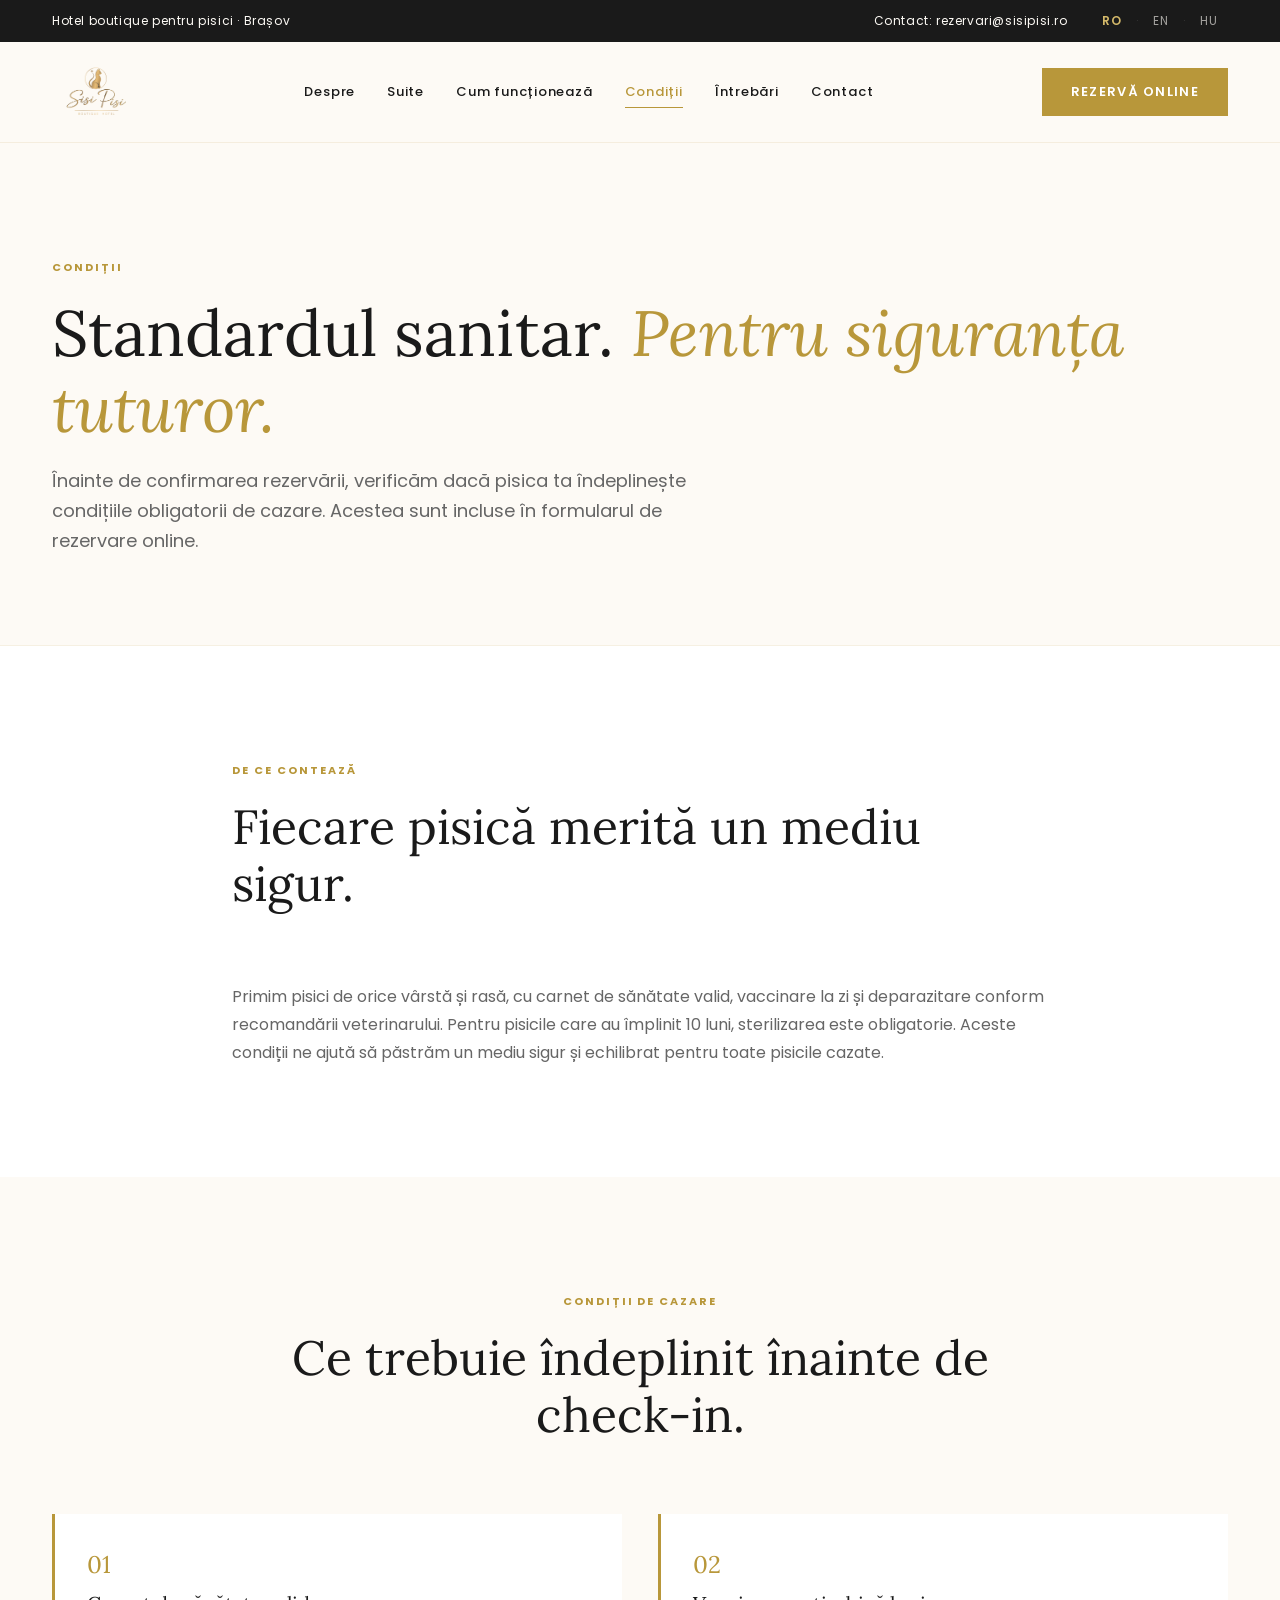
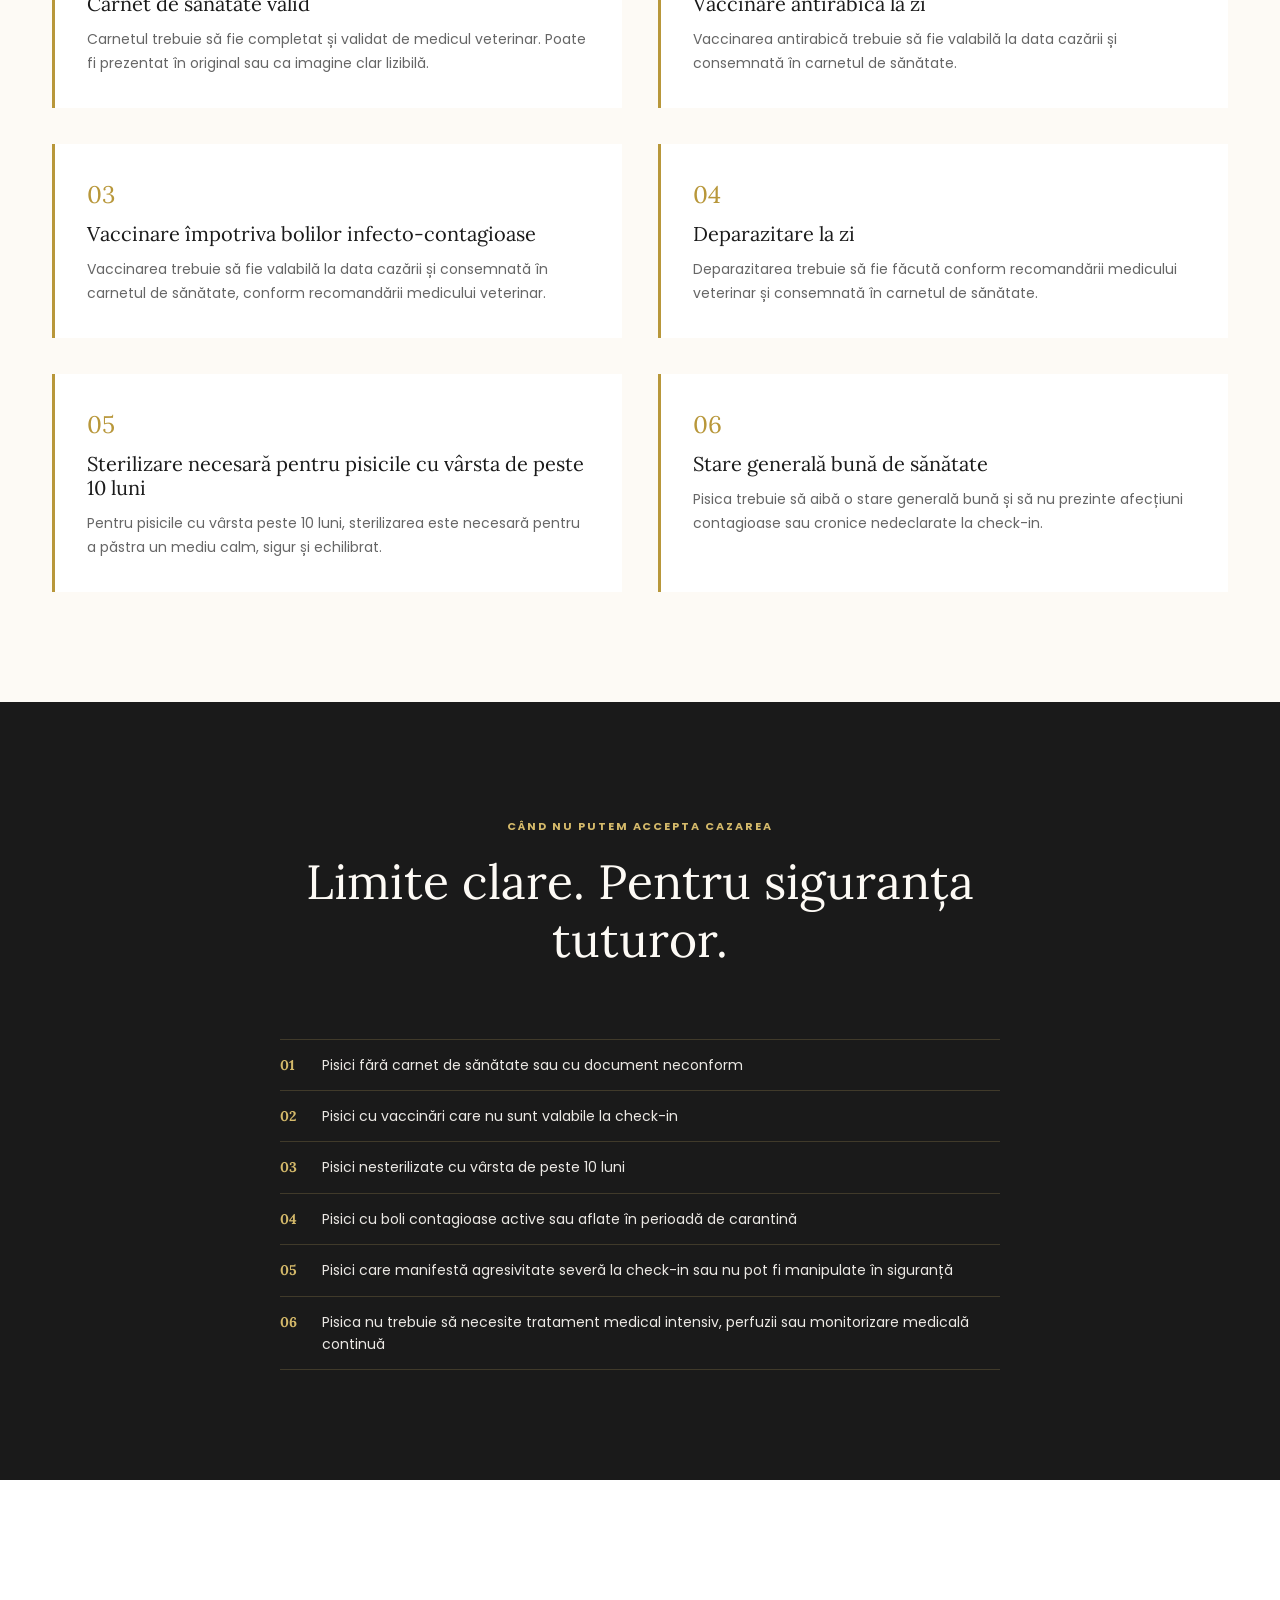
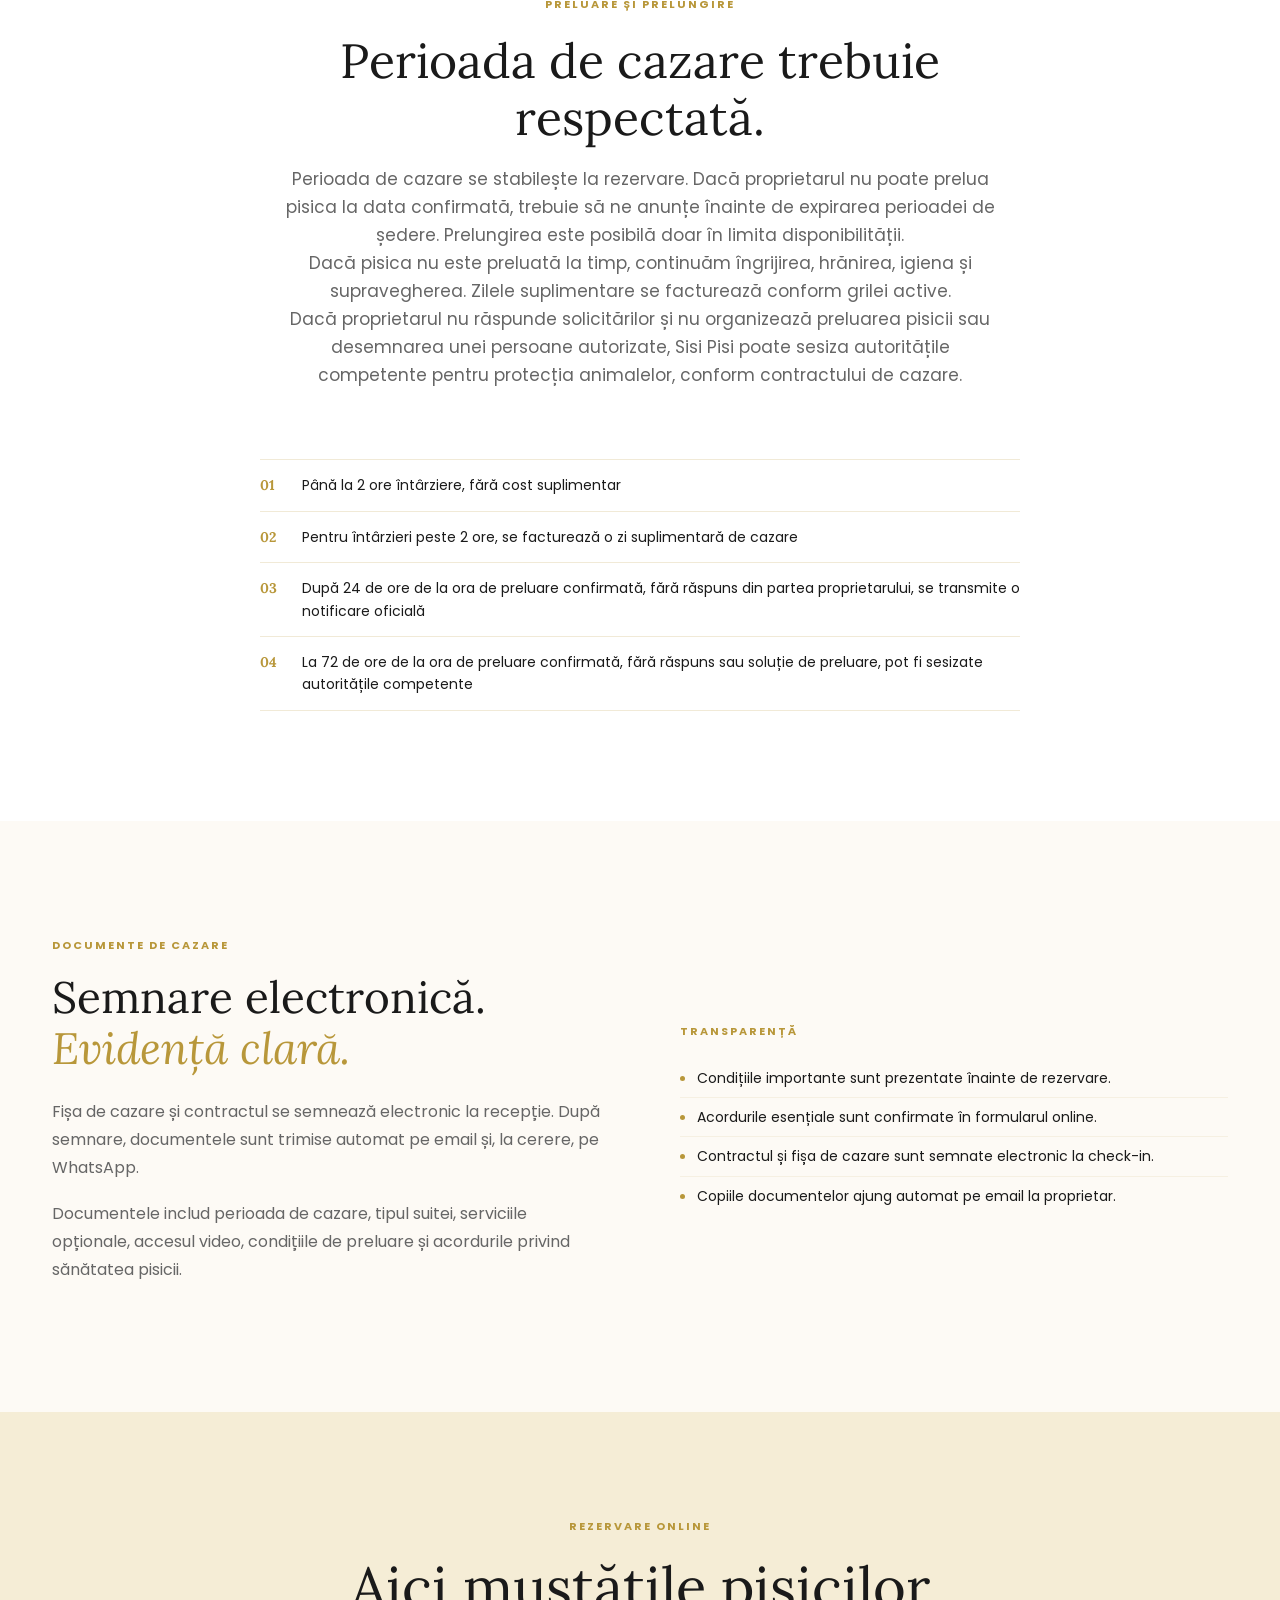
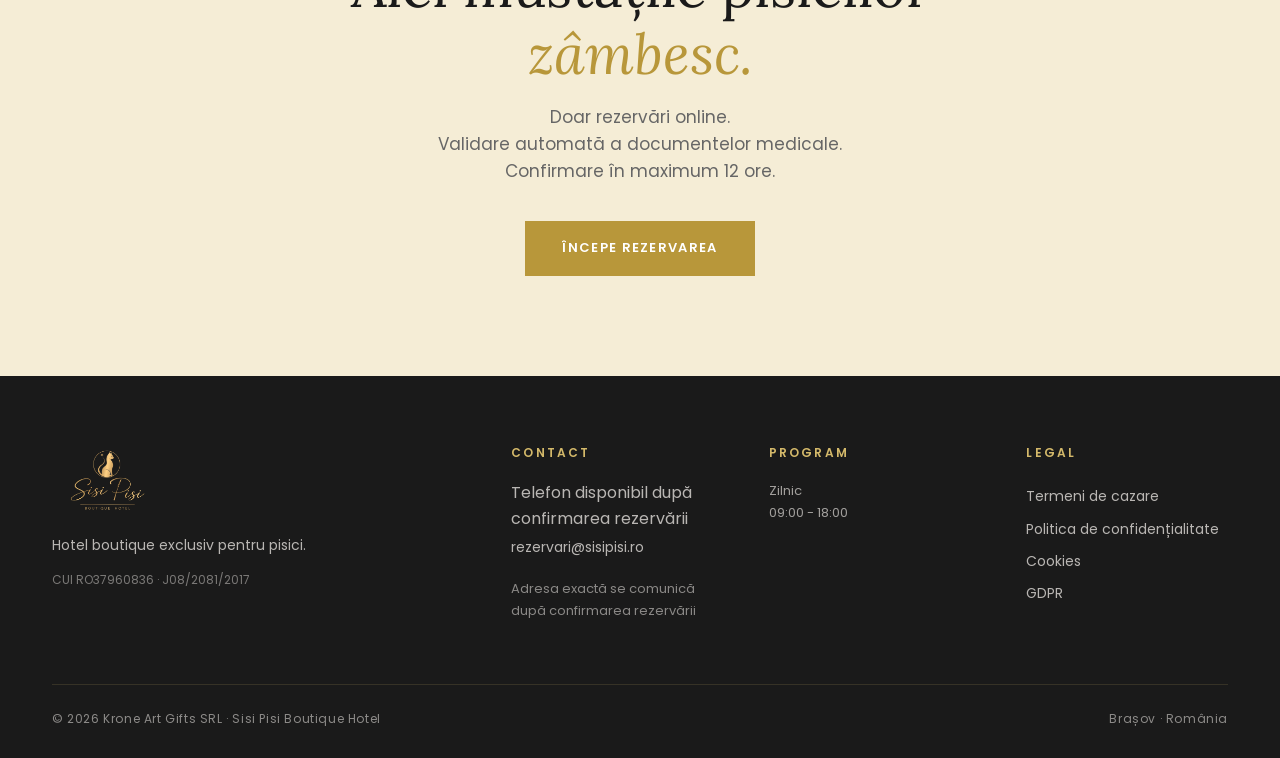
==== commit 4fcce0e4: "Update 04.05.2026 18:36" ====
--- a/conditii.html
+++ b/conditii.html
@@ -57,7 +57,7 @@
       <h2 data-i18n="cond.intro.title">Fiecare pisică merită un mediu sigur.</h2>
     </div>
     <div class="reveal">
-      <p data-i18n="cond.intro.p1" style="color: var(--gray); font-size: 16px; line-height: 1.75;">Acceptăm doar pisici sterilizate, cu vârsta minimă de 10 luni, carnet de sănătate valid, vaccinare la zi și deparazitare conform recomandării veterinarului. Regulile protejează toate pisicile cazate în aceeași perioadă.</p>
+      <p data-i18n="cond.intro.p1" style="color: var(--gray); font-size: 16px; line-height: 1.75;">Primim pisici de orice vârstă și rasă, cu carnet de sănătate valid, vaccinare la zi și deparazitare conform recomandării veterinarului. Pentru pisicile care au împlinit 10 luni, sterilizarea este obligatorie. Aceste condiții ne ajută să păstrăm un mediu sigur și echilibrat pentru toate pisicile cazate.</p>
     </div>
   </div>
 </section>
@@ -164,8 +164,8 @@
 <section class="bg-gold-pale cta-final">
   <div class="container reveal">
     <div class="eyebrow" data-i18n="cta.eyebrow">Rezervare online</div>
-    <h2><span data-i18n="cta.title.1">Aici mustățile pisicilor</span> <em data-i18n="cta.title.2">zâmbesc.</em></h2>
-    <p data-i18n="cta.lead">Doar rezervări online. Validare automată a documentelor medicale. Confirmare în maximum 12 ore.</p>
+    <h2><span data-i18n="cta.title.1">Aici mustățile pisicilor</span><br> <em data-i18n="cta.title.2">zâmbesc.</em></h2>
+    <p data-i18n="cta.lead">Doar rezervări online.<br>Validare automată a documentelor medicale.<br>Confirmare în maximum 12 ore.</p>
     <a href="rezervare.html" class="btn-primary btn-large" data-i18n="cta.button">Începe rezervarea</a>
   </div>
 </section>
@@ -175,7 +175,7 @@
     <div class="footer-grid">
       <div class="footer-brand">
         <img src="assets/images/Logo%20transparent.png" alt="Sisi Pisi">
-        <p data-i18n="footer.tagline">Hotel boutique exclusiv pentru pisici. Operat de Krone Art Gifts SRL.</p>
+        <p data-i18n="footer.tagline">Hotel boutique exclusiv pentru pisici.</p>
         <p style="font-size: 12px; opacity: 0.6;">CUI RO37960836 · J08/2081/2017</p>
       </div>
       <div>
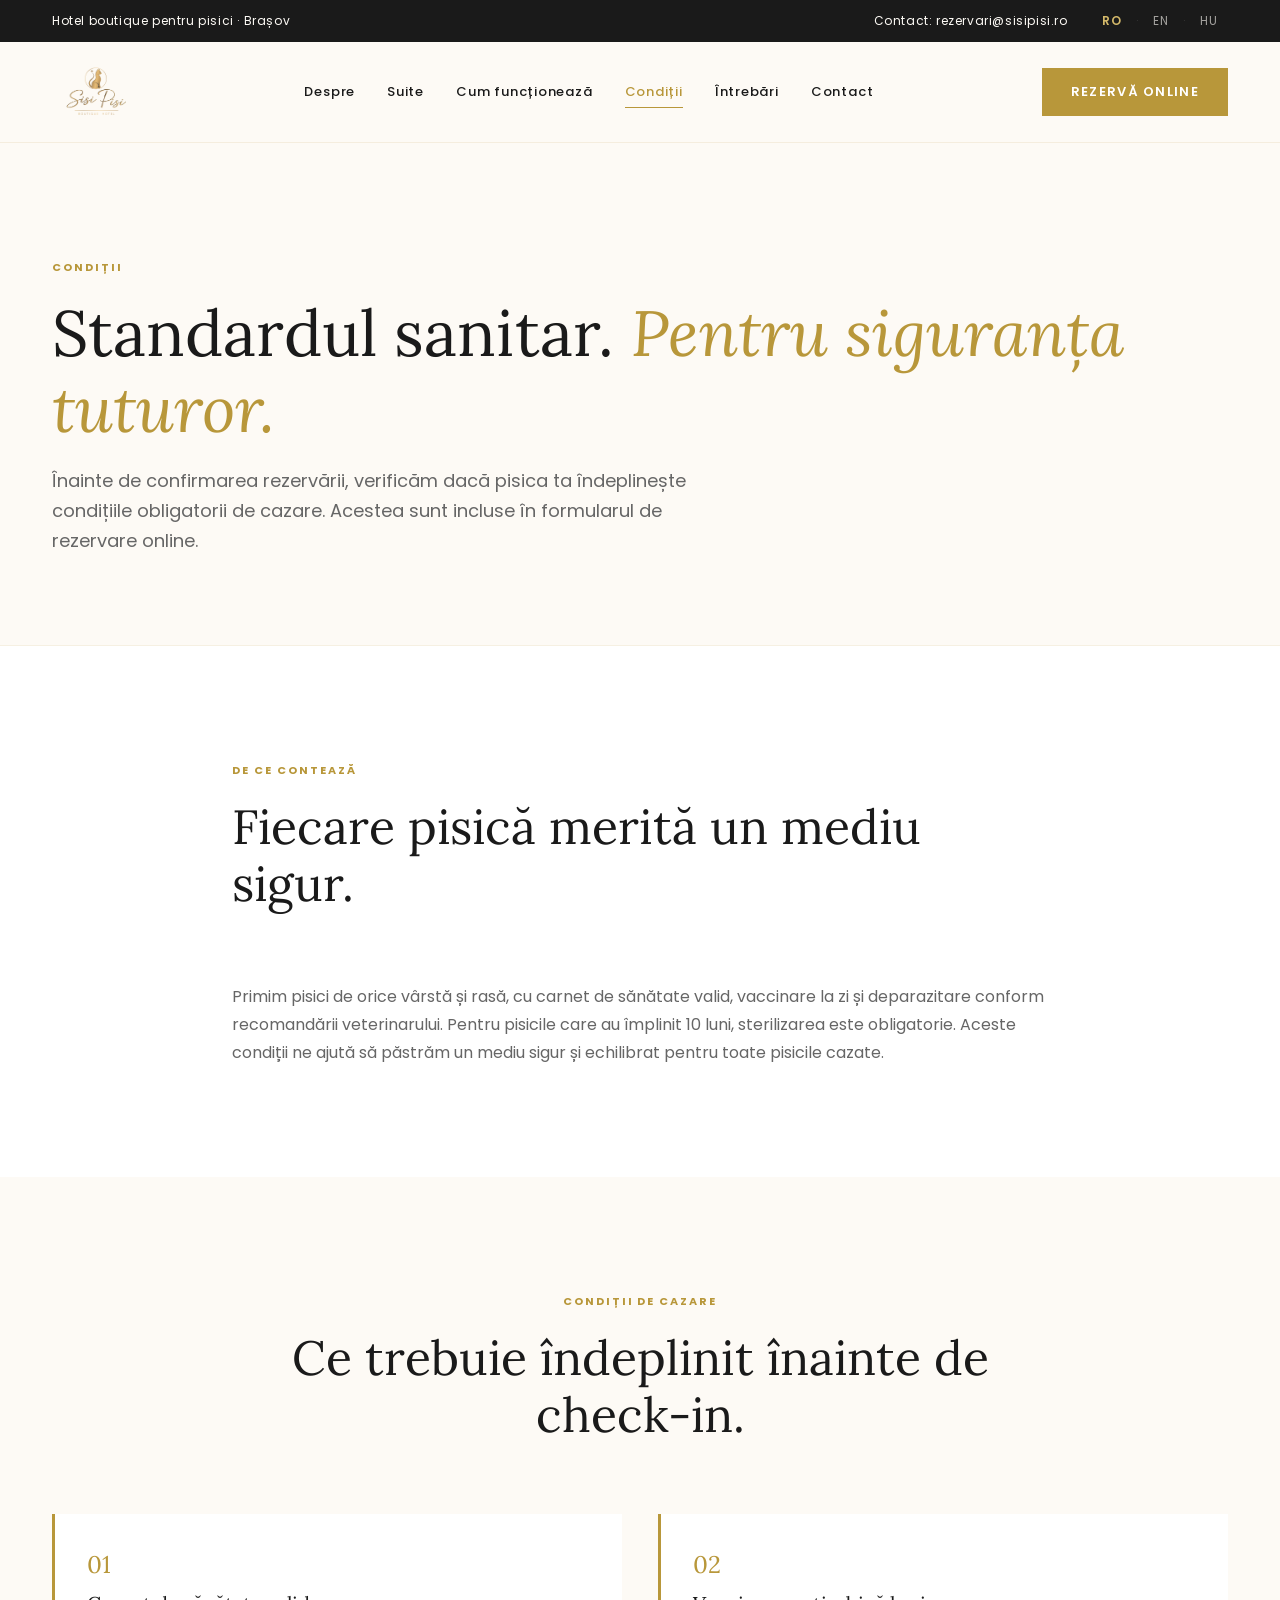
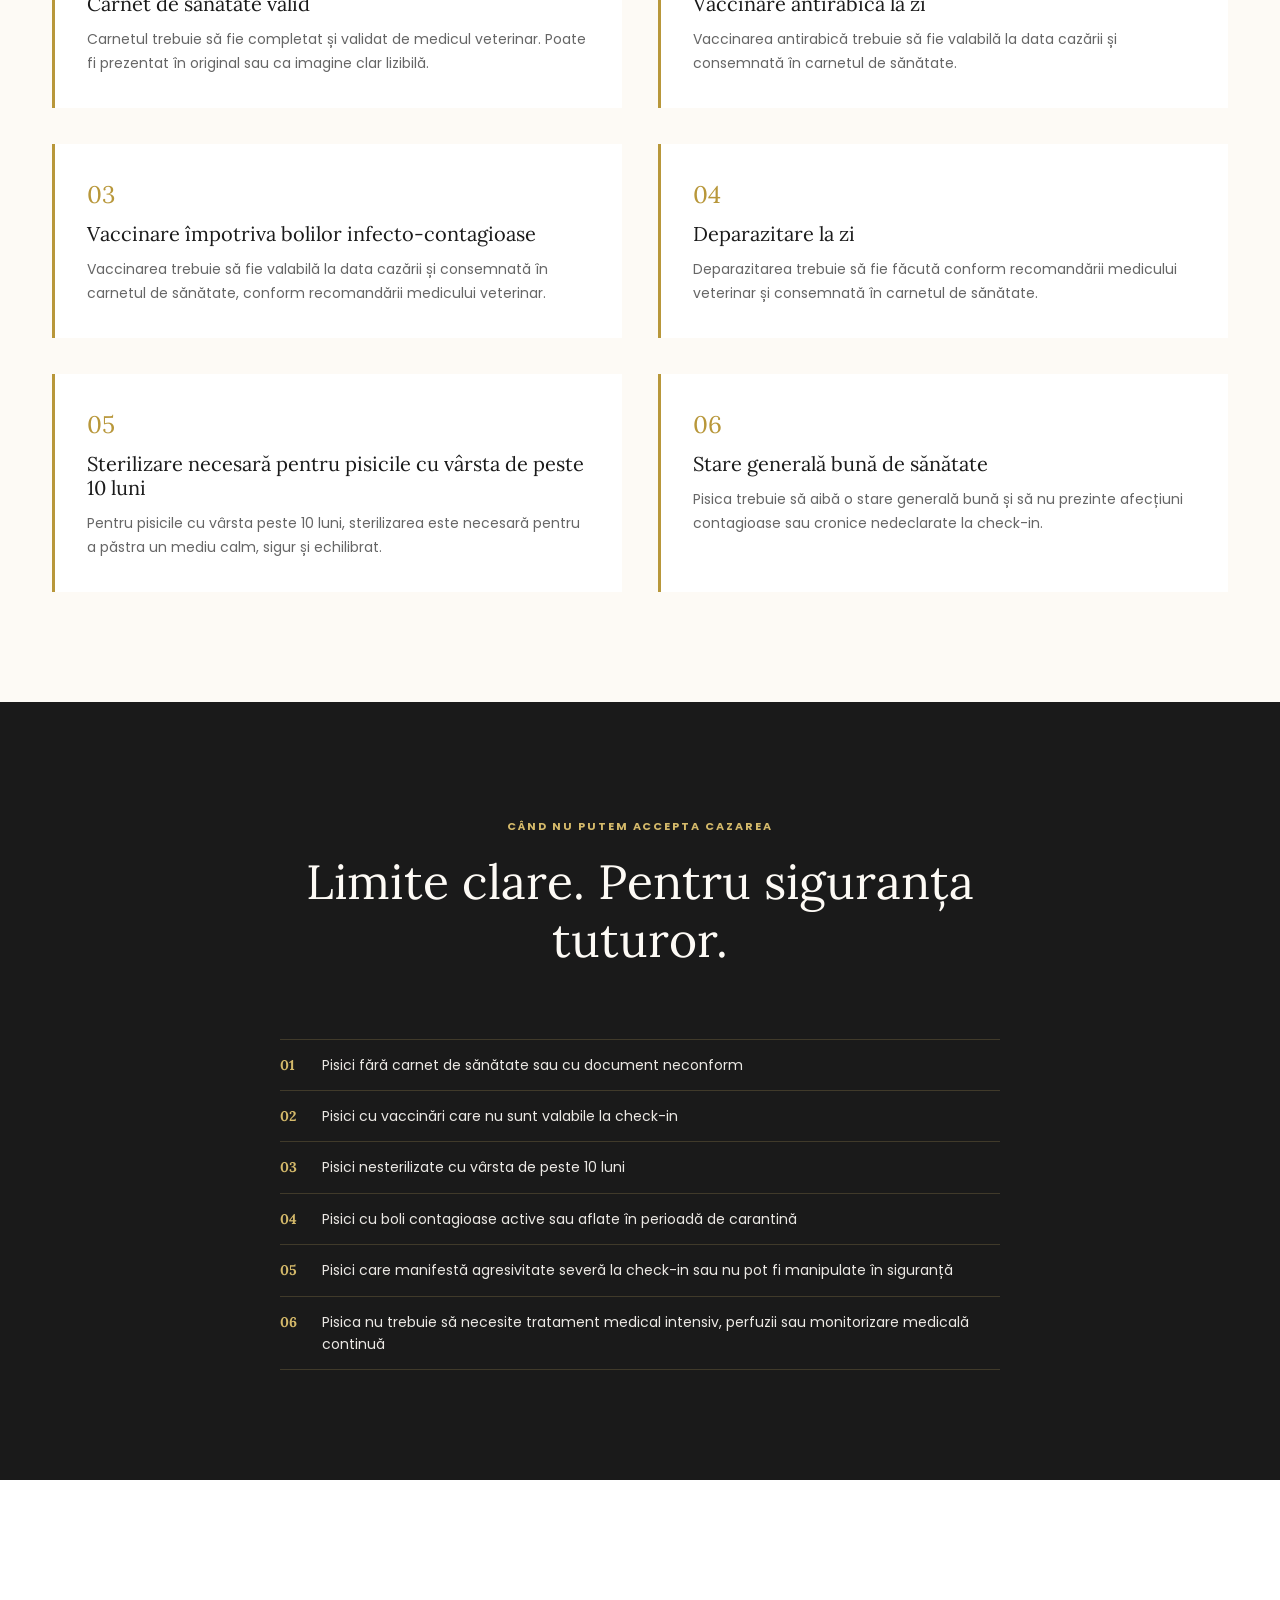
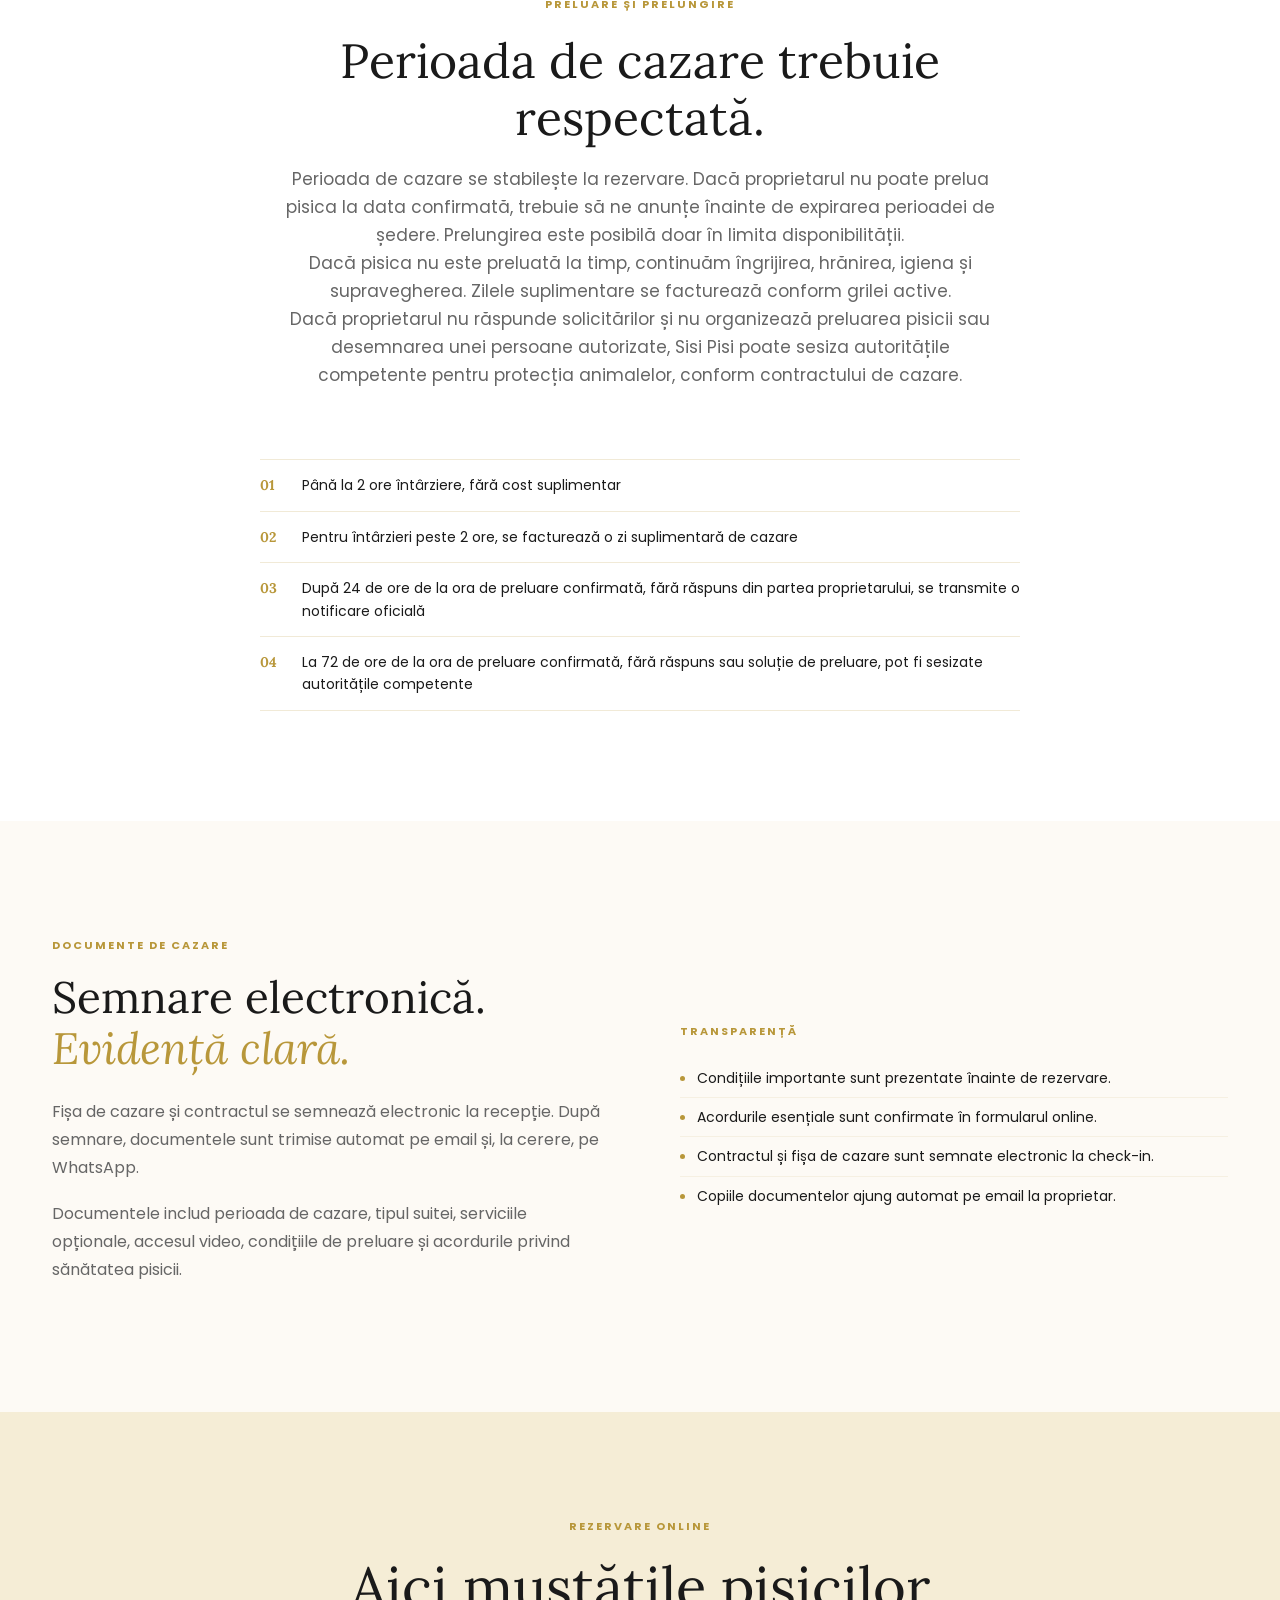
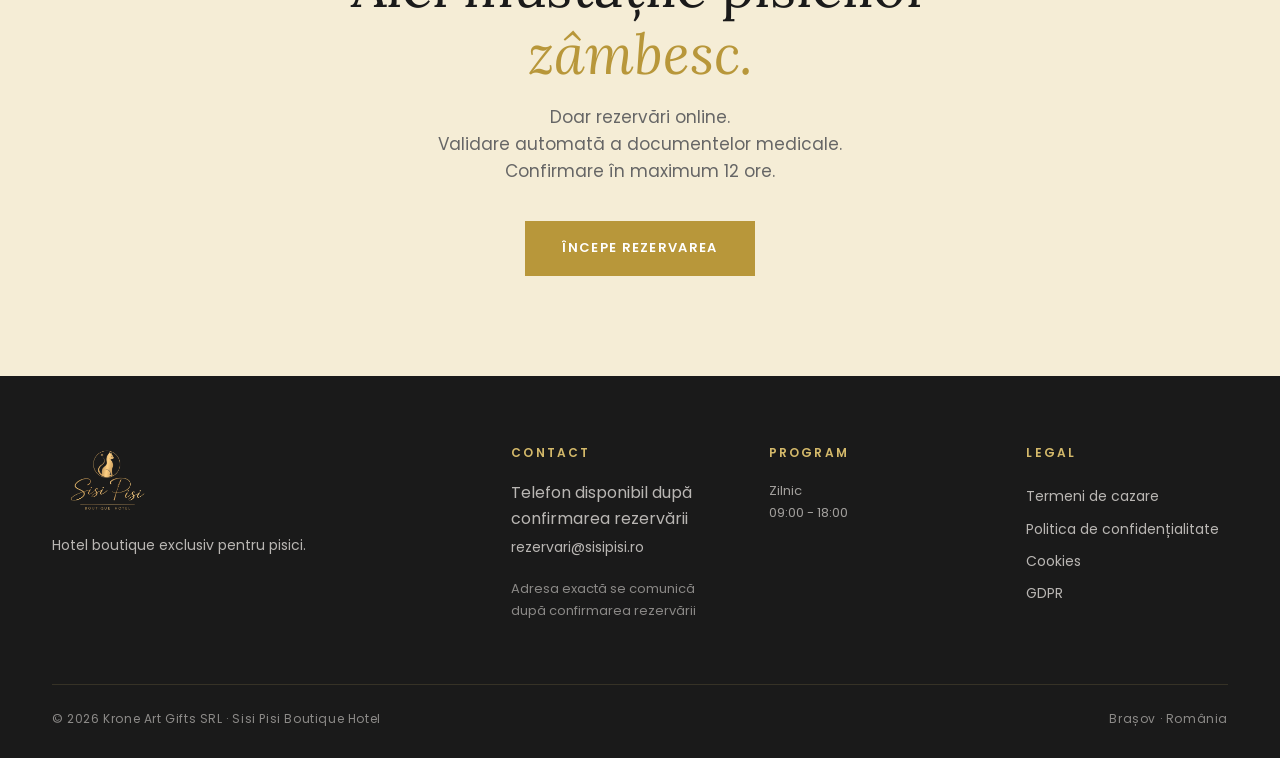
==== commit 4e615e99: "Update 04.05.2026 19:27" ====
--- a/conditii.html
+++ b/conditii.html
@@ -176,7 +176,6 @@
       <div class="footer-brand">
         <img src="assets/images/Logo%20transparent.png" alt="Sisi Pisi">
         <p data-i18n="footer.tagline">Hotel boutique exclusiv pentru pisici.</p>
-        <p style="font-size: 12px; opacity: 0.6;">CUI RO37960836 · J08/2081/2017</p>
       </div>
       <div>
         <h4 data-i18n="footer.contact">Contact</h4>
--- a/assets/styles.css
+++ b/assets/styles.css
@@ -309,7 +309,10 @@
 .bg-gold-pale { background: var(--gold-pale); }
 
 /* ===== Pillars / cards ===== */
-.pillars-grid { display: grid; grid-template-columns: repeat(3, 1fr); gap: 56px; }
+.pillars-grid { display: grid; grid-template-columns: repeat(6, 1fr); gap: 56px; }
+.pillars-grid article { grid-column: span 2; }
+.pillars-grid article:nth-child(4) { grid-column: 2 / 4; }
+.pillars-grid article:nth-child(5) { grid-column: 4 / 6; }
 .pillar { text-align: left; }
 .pillar-icon { width: 56px; height: 56px; margin-bottom: 24px; color: var(--gold); }
 .pillar-icon svg { width: 100%; height: 100%; }
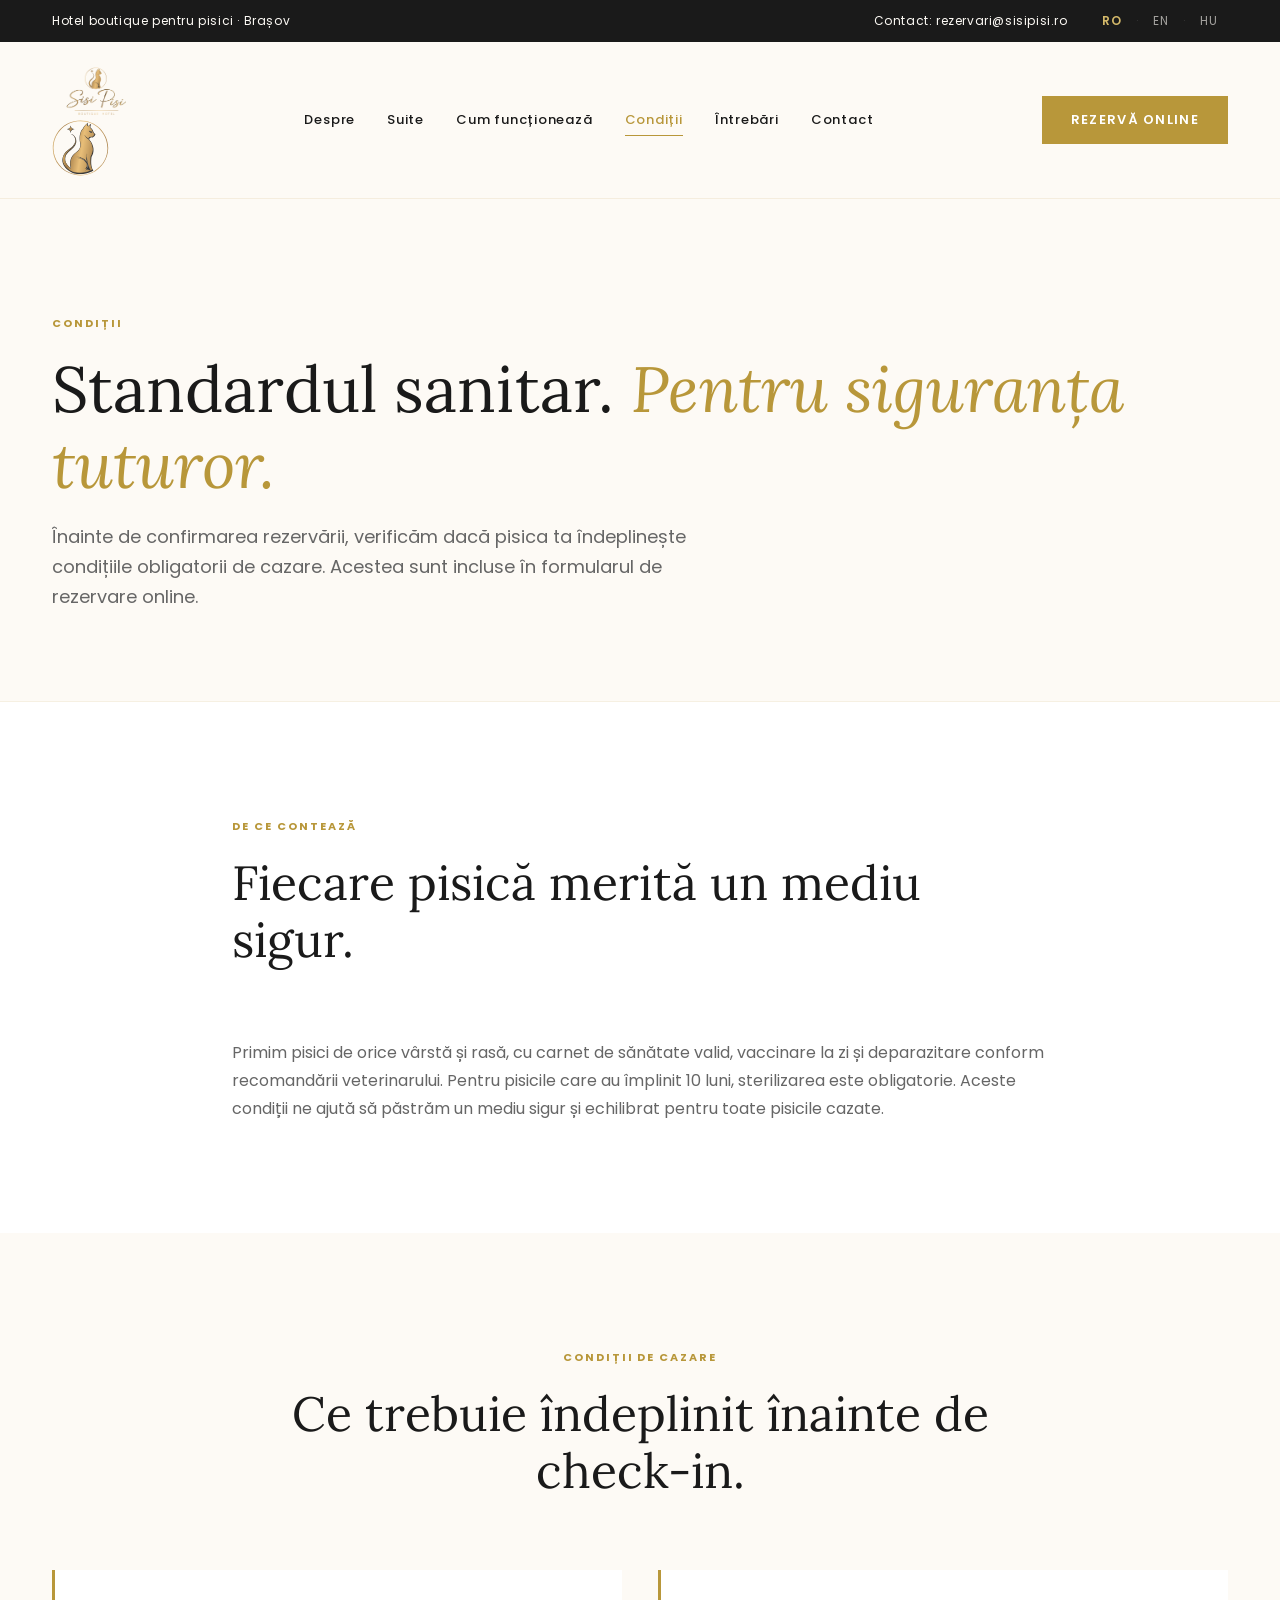
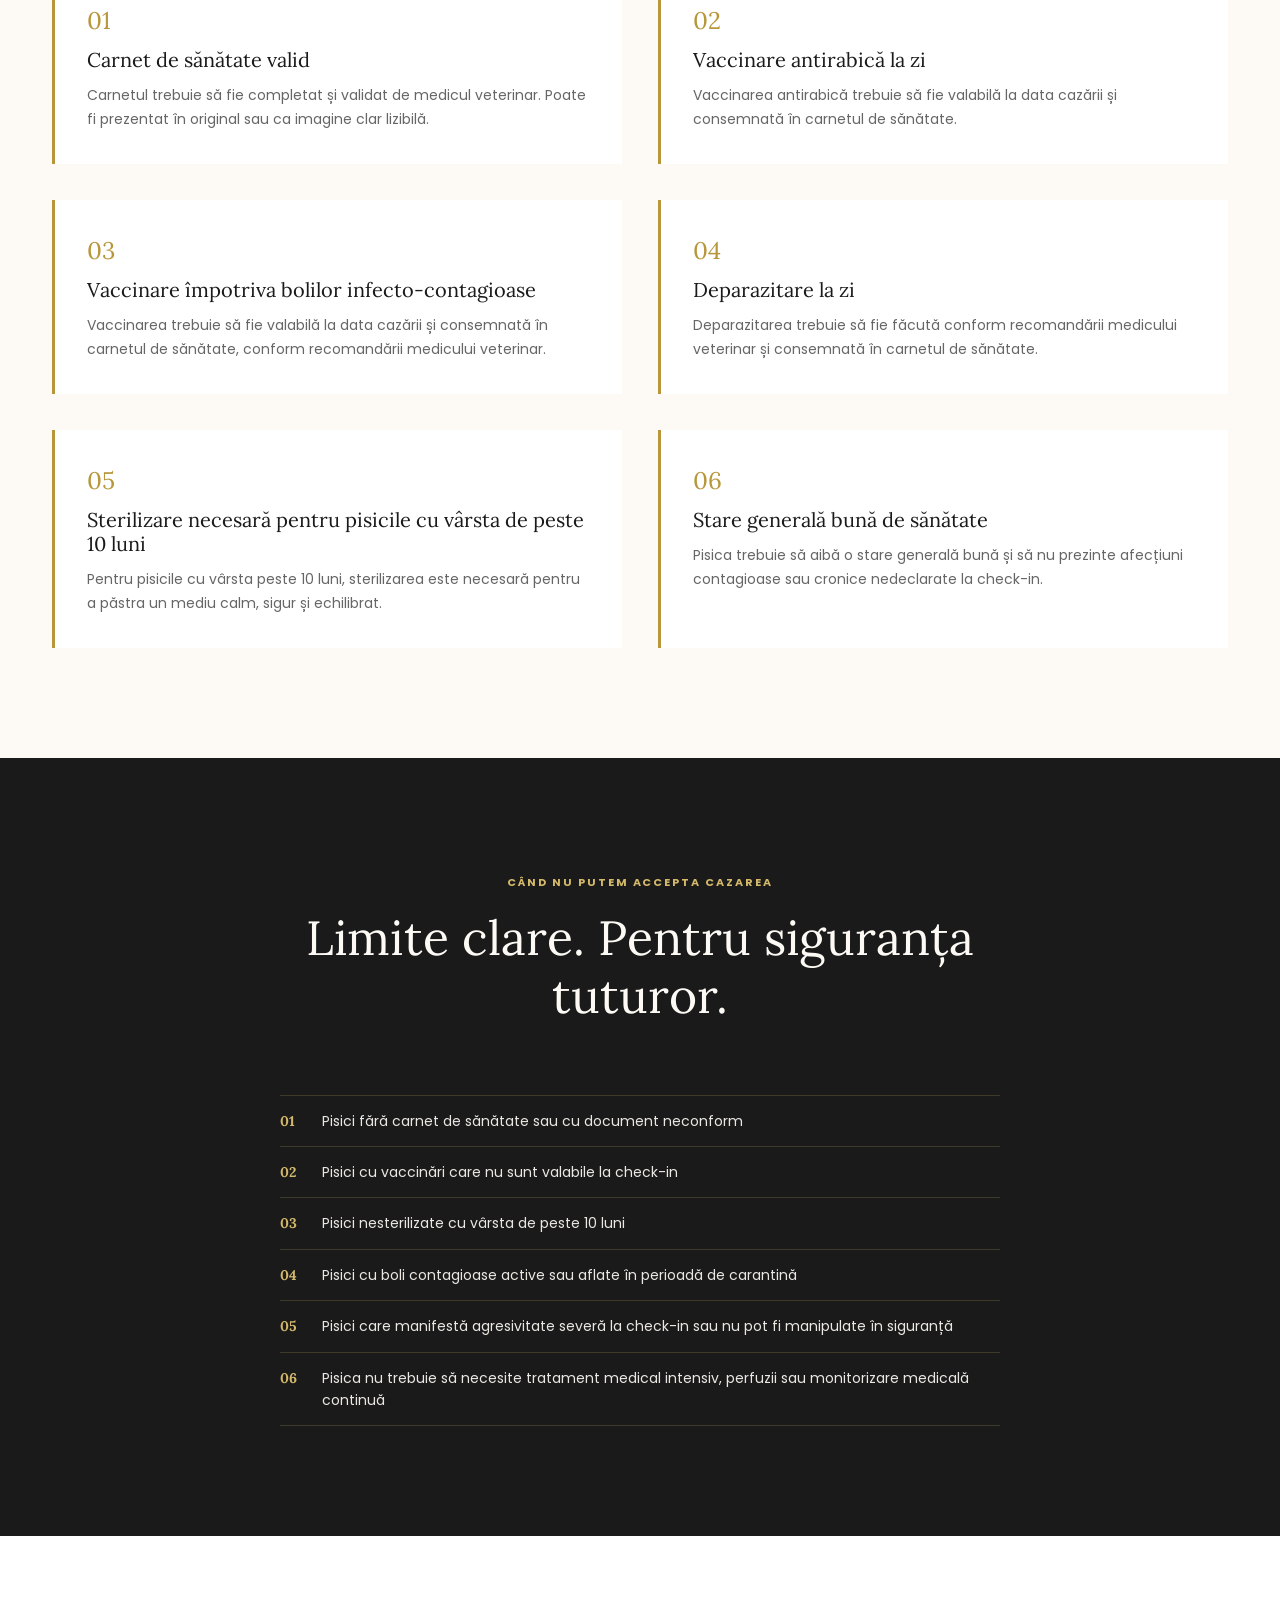
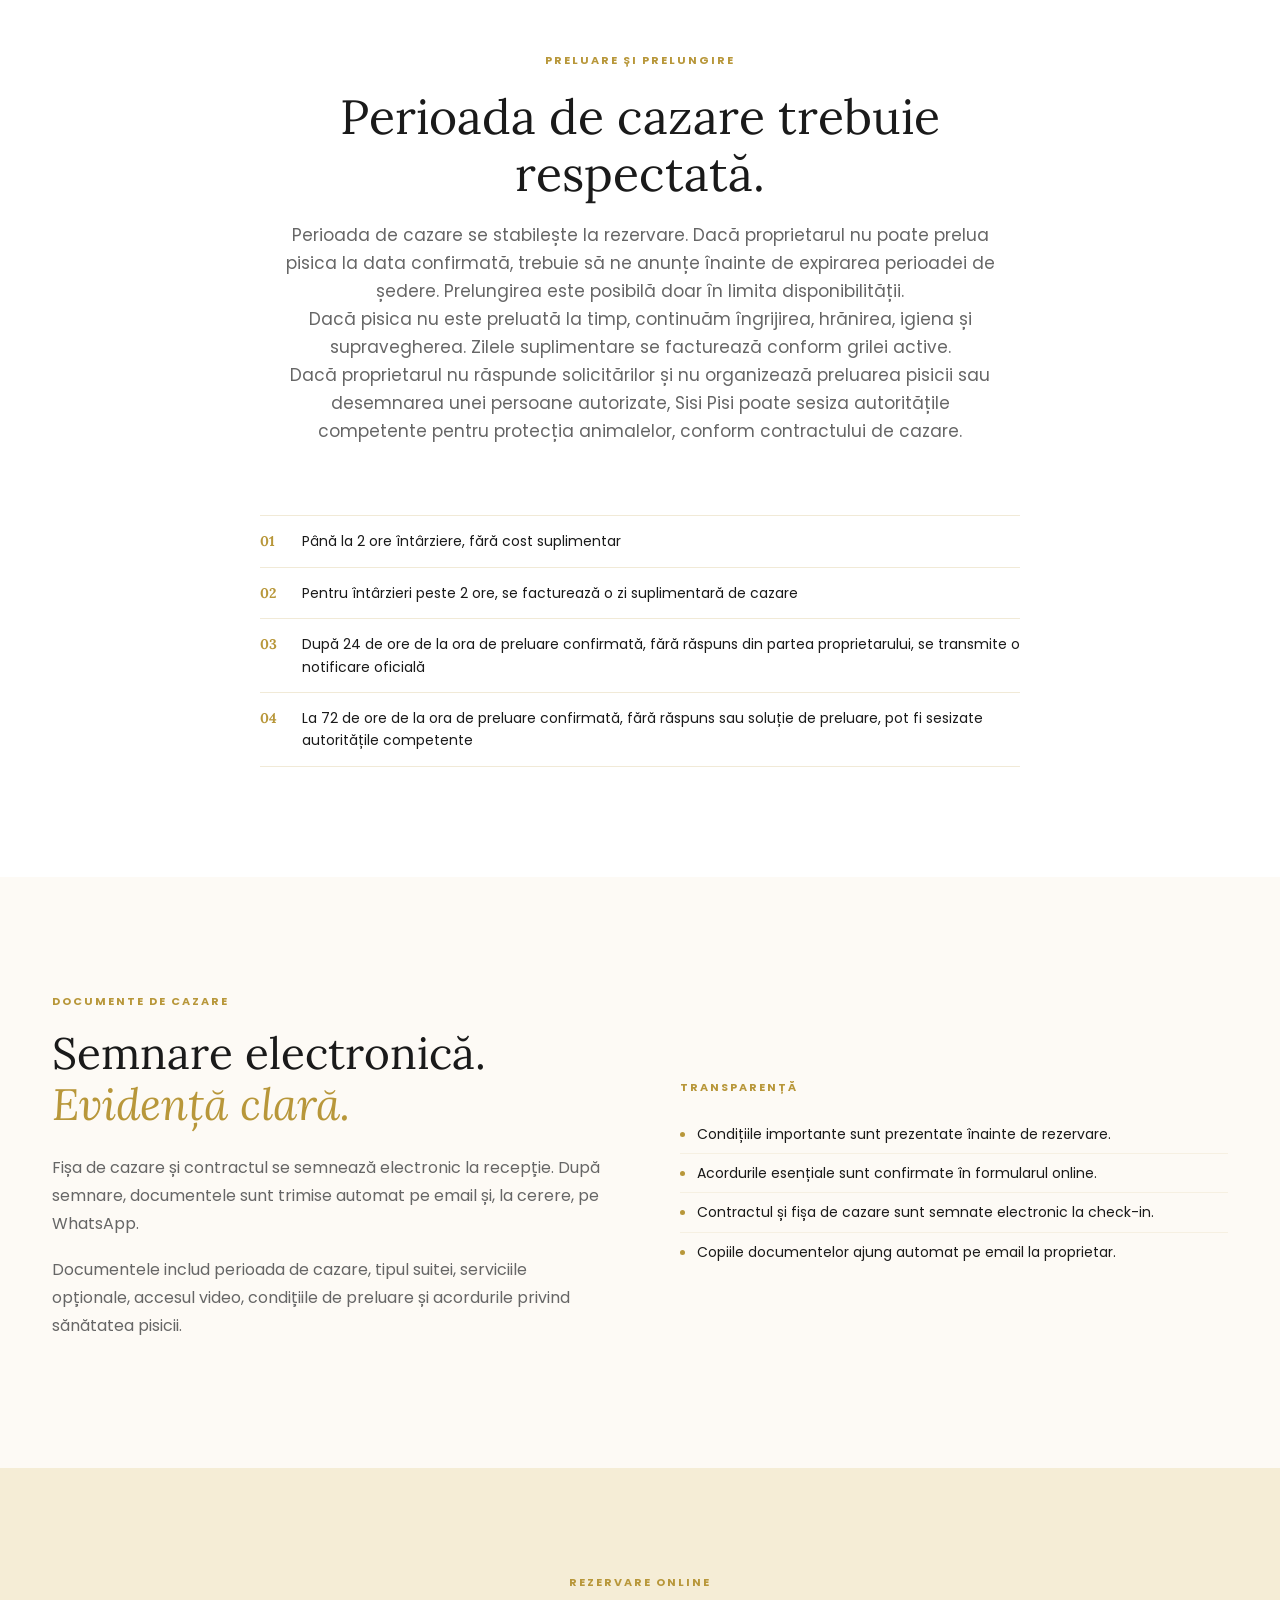
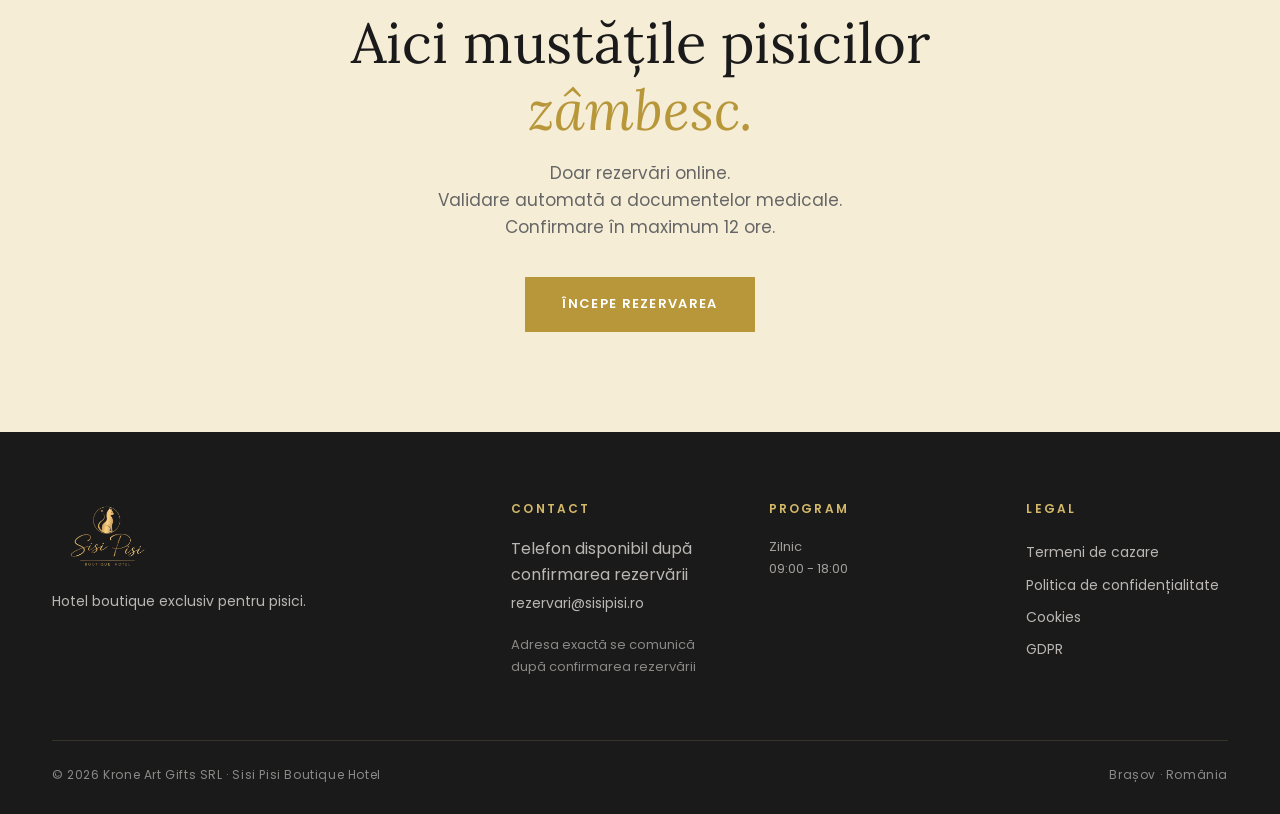
==== commit f1c39960: "Update 04.05.2026 21:54" ====
--- a/conditii.html
+++ b/conditii.html
@@ -28,7 +28,7 @@
 
 <header class="site-header">
   <div class="container">
-    <a href="index.html" class="logo"><img src="assets/images/Logo%20transparent.png" alt="Sisi Pisi"></a>
+    <a href="index.html" class="logo"><img src="assets/images/Logo%20transparent.png" alt="Sisi Pisi" class="logo-desktop"><img src="assets/images/logo-rotund.svg" alt="Sisi Pisi" class="logo-mobile"></a>
     <nav class="primary">
       <a href="despre.html" data-i18n="nav.about">Despre</a>
       <a href="suite.html" data-i18n="nav.suites">Suite</a>
@@ -174,7 +174,7 @@
   <div class="container">
     <div class="footer-grid">
       <div class="footer-brand">
-        <img src="assets/images/Logo%20transparent.png" alt="Sisi Pisi">
+        <img src="assets/images/Logo%20transparent.png" alt="Sisi Pisi" class="logo-desktop"><img src="assets/images/logo-rotund.svg" alt="Sisi Pisi" class="logo-mobile">
         <p data-i18n="footer.tagline">Hotel boutique exclusiv pentru pisici.</p>
       </div>
       <div>
@@ -207,3 +207,4 @@
 <script src="assets/main.js"></script>
 </body>
 </html>
+                   
--- a/assets/styles.css
+++ b/assets/styles.css
@@ -171,6 +171,7 @@
   gap: 32px;
 }
 .site-header .logo img { height: 56px; width: auto; display: block; }
+.logo-mobile { display: none; }
 
 nav.primary { display: flex; gap: 32px; align-items: center; }
 nav.primary a {
@@ -882,6 +883,9 @@
   .footer-grid,
   .contact-grid,
   .form-grid { grid-template-columns: 1fr; gap: 40px; }
+  .pillars-grid article,
+  .pillars-grid article:nth-child(4),
+  .pillars-grid article:nth-child(5) { grid-column: 1 / -1; }
   .footer-grid { gap: 36px; }
   section { padding: 70px 0; }
   .hero { min-height: 75vh; }
@@ -899,6 +903,16 @@
   .wizard-actions { flex-direction: column-reverse; }
   .wizard-actions .btn-primary,
   .wizard-actions .btn-secondary { width: 100%; }
+  .site-header .container { gap: 0; }
+  .logo-desktop { display: none; }
+  .logo-mobile { display: block; height: 44px; width: auto; }
+  .site-header .btn-primary {
+    margin-left: auto;
+    margin-right: 16px;
+    padding: 8px 14px;
+    font-size: 10px;
+    letter-spacing: 0.08em;
+  }
 }
 
 
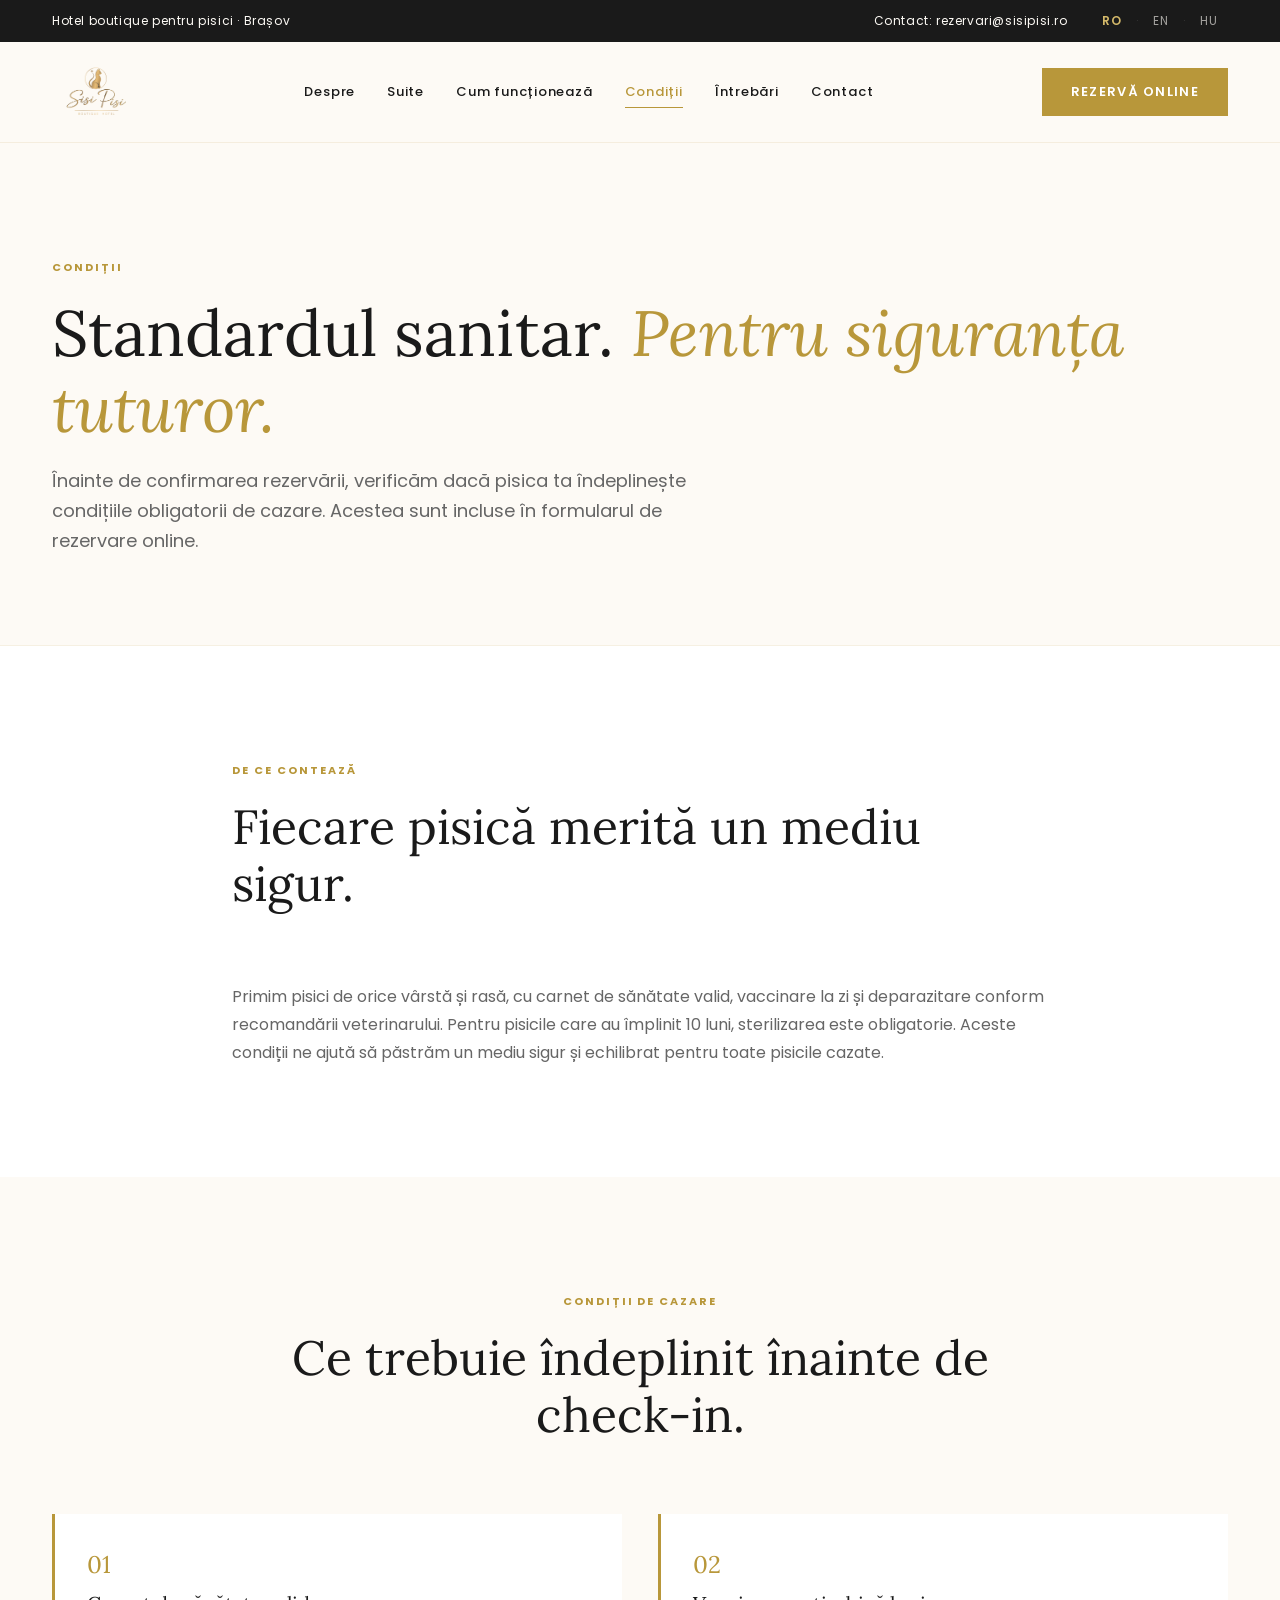
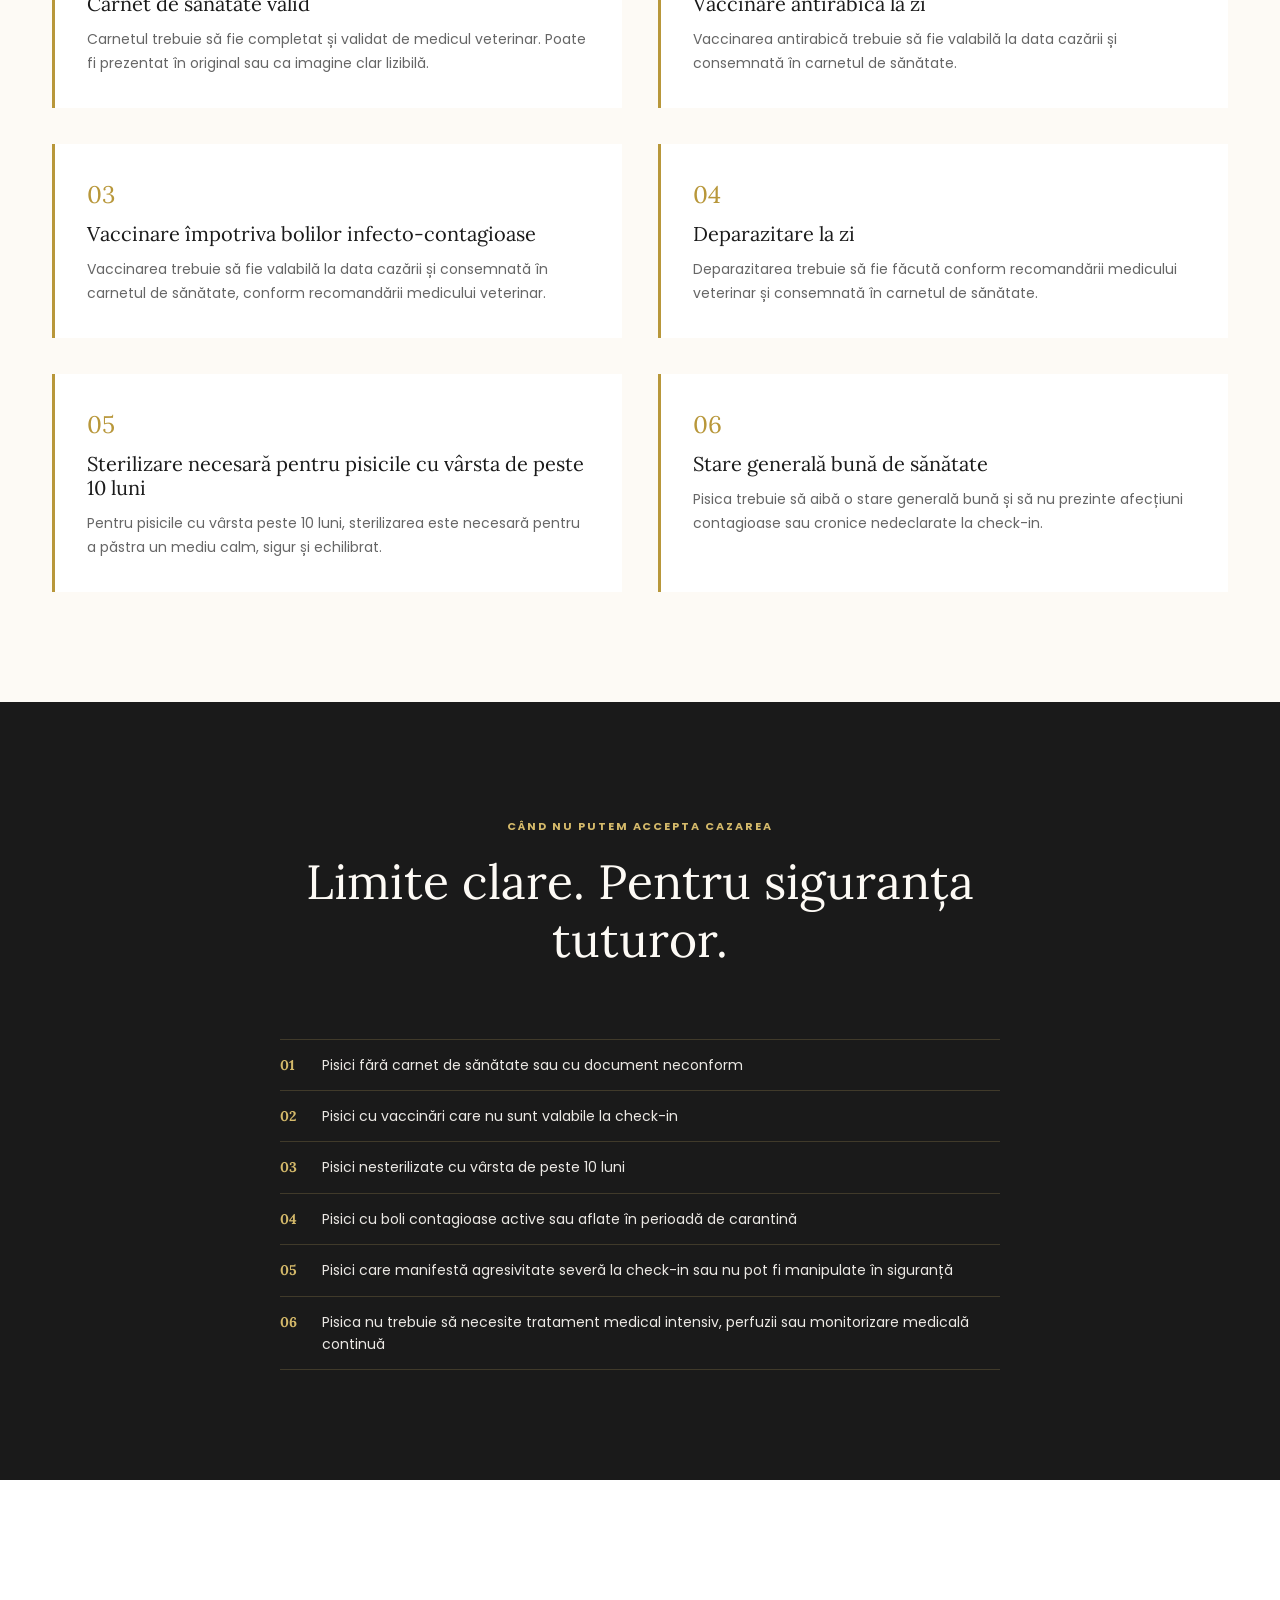
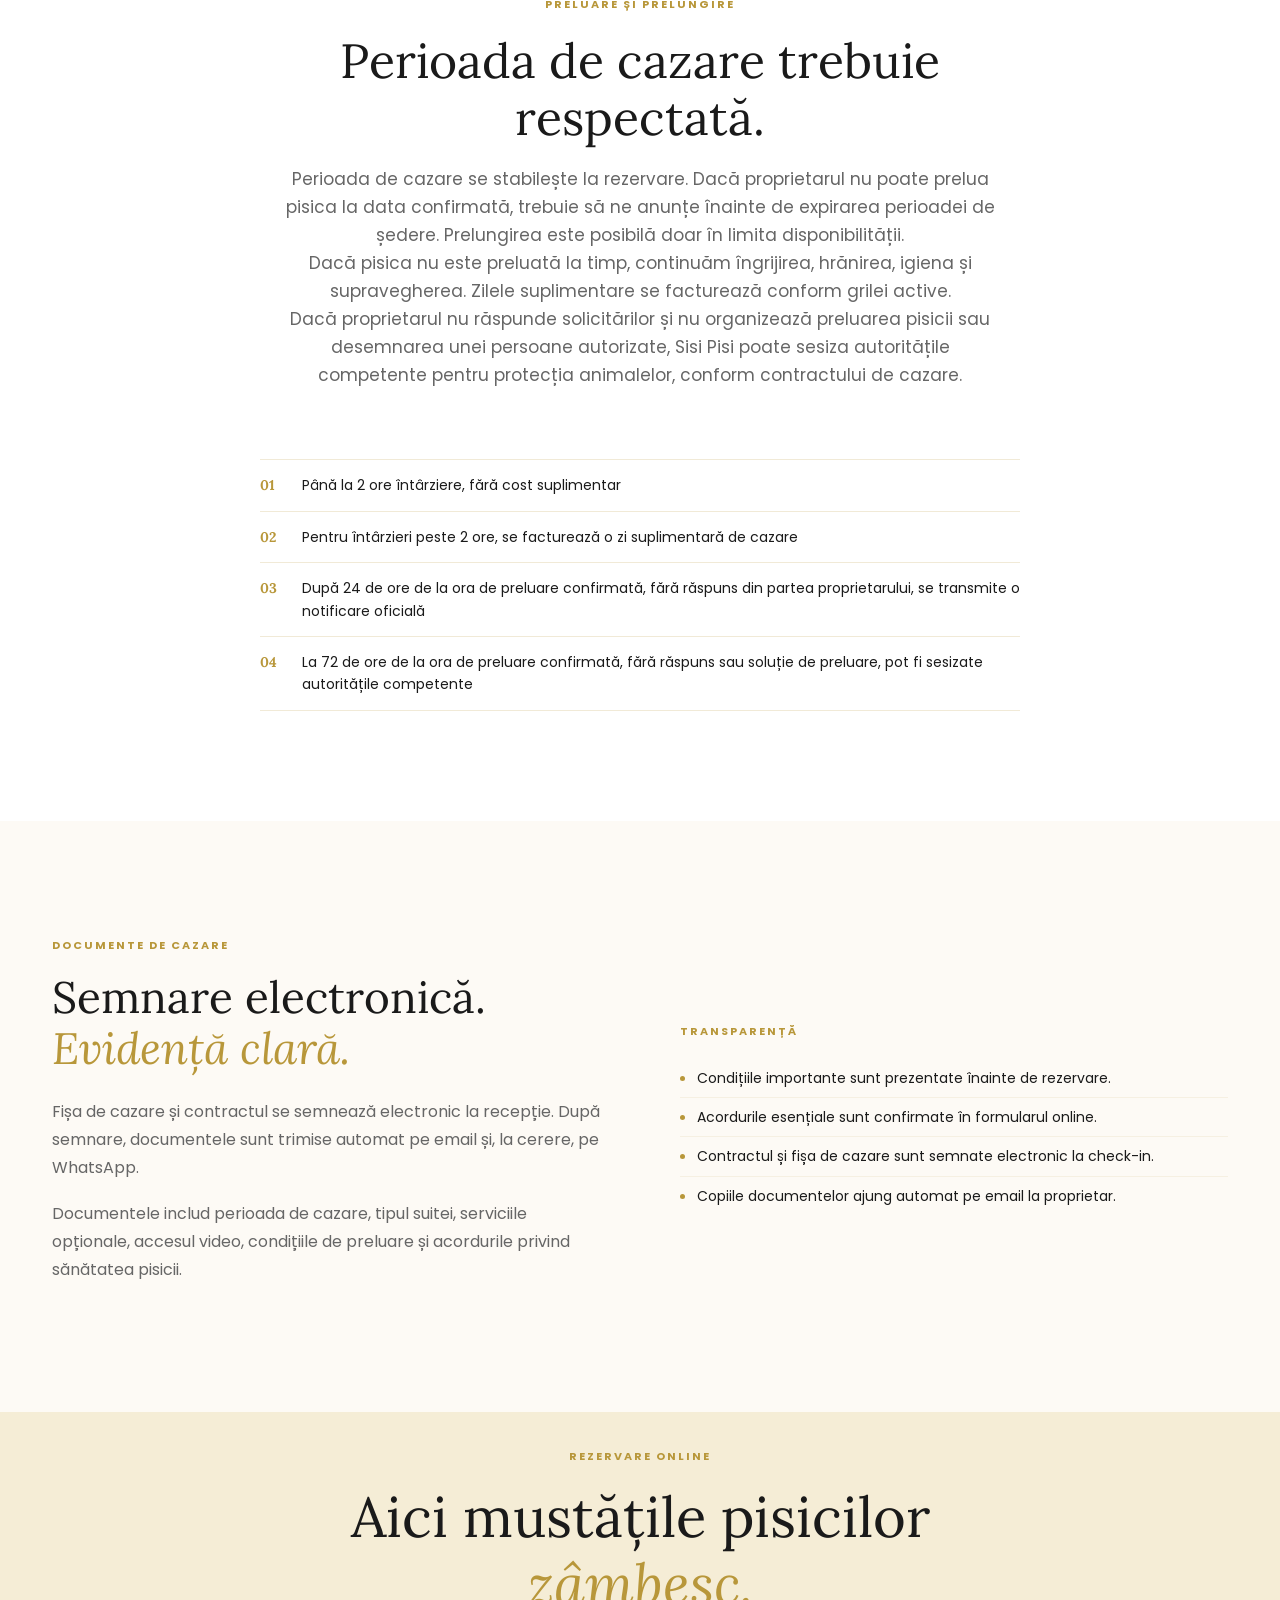
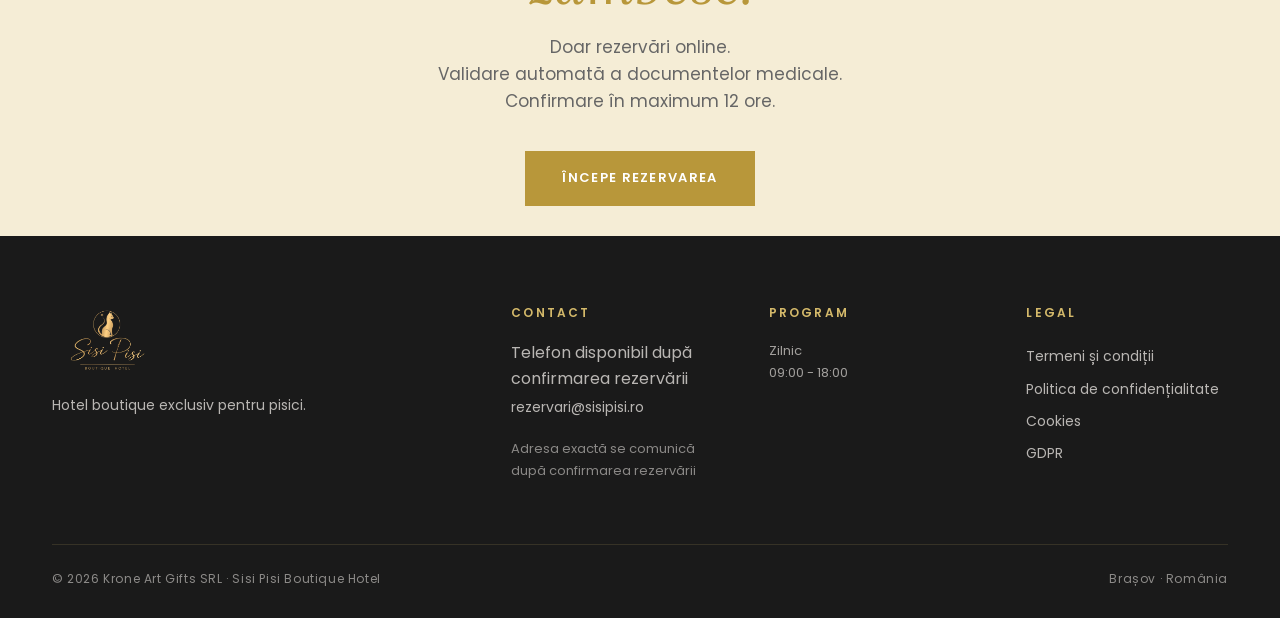
==== commit 2a66e3de: "fix: cache-bust i18n.js v1.5 in toate paginile HTML" ====
--- a/conditii.html
+++ b/conditii.html
@@ -189,7 +189,7 @@
       </div>
       <div>
         <h4 data-i18n="footer.legal">Legal</h4>
-        <a href="termeni-cazare.html" data-i18n="footer.terms">Termeni de cazare</a>
+        <a href="termeni-cazare.html" data-i18n="footer.terms">Termeni și condiții</a>
         <a href="confidentialitate.html" data-i18n="footer.privacy">Politica de confidențialitate</a>
         <a href="cookies.html" data-i18n="footer.cookies">Cookies</a>
         <a href="confidentialitate.html#gdpr" data-i18n="footer.gdpr">GDPR</a>
@@ -202,7 +202,7 @@
   </div>
 </footer>
 
-<script src="assets/i18n.js"></script>
+<script src="assets/i18n.js?v=1.5"></script>
 <script src="assets/i18n_extra.js"></script>
 <script src="assets/main.js"></script>
 </body>
--- a/assets/styles.css
+++ b/assets/styles.css
@@ -171,7 +171,7 @@
   gap: 32px;
 }
 .site-header .logo img { height: 56px; width: auto; display: block; }
-.logo-mobile { display: none; }
+.site-header .logo img.logo-mobile { display: none; }
 
 nav.primary { display: flex; gap: 32px; align-items: center; }
 nav.primary a {
@@ -311,7 +311,8 @@
 
 /* ===== Pillars / cards ===== */
 .pillars-grid { display: grid; grid-template-columns: repeat(6, 1fr); gap: 56px; }
-.pillars-grid article { grid-column: span 2; }
+.pillars-grid article,
+.pillars-grid .pillar { grid-column: span 2; }
 .pillars-grid article:nth-child(4) { grid-column: 2 / 4; }
 .pillars-grid article:nth-child(5) { grid-column: 4 / 6; }
 .pillar { text-align: left; }
@@ -470,7 +471,7 @@
 .req-list.on-light .check { color: var(--gold); }
 
 /* ===== CTA Final ===== */
-.cta-final { text-align: center; padding: 100px 0; }
+.cta-final { text-align: center; padding: 30px 0; }
 .cta-final h2 {
   font-size: clamp(34px, 4.5vw, 56px);
   margin-bottom: 16px;
@@ -518,6 +519,7 @@
 .footer-grid a:hover { color: var(--gold-medium); }
 .footer-grid p { font-size: 14px; line-height: 1.7; margin-bottom: 12px; }
 .footer-brand img { height: 70px; margin-bottom: 18px; filter: brightness(1.1); }
+.footer-brand img.logo-mobile { display: none; }
 .footer-bottom {
   border-top: 1px solid rgba(212, 185, 106, 0.15);
   padding-top: 24px;
@@ -884,6 +886,7 @@
   .contact-grid,
   .form-grid { grid-template-columns: 1fr; gap: 40px; }
   .pillars-grid article,
+  .pillars-grid .pillar,
   .pillars-grid article:nth-child(4),
   .pillars-grid article:nth-child(5) { grid-column: 1 / -1; }
   .footer-grid { gap: 36px; }
@@ -903,15 +906,19 @@
   .wizard-actions { flex-direction: column-reverse; }
   .wizard-actions .btn-primary,
   .wizard-actions .btn-secondary { width: 100%; }
-  .site-header .container { gap: 0; }
-  .logo-desktop { display: none; }
-  .logo-mobile { display: block; height: 44px; width: auto; }
+  .footer-brand { text-align: center; }
+  .footer-brand img.logo-desktop { height: 126px; display: block; margin: 0 auto 18px; }
+  .site-header .container { gap: 0; position: relative; }
+  .site-header .logo img.logo-desktop { display: none; }
+  .site-header .logo img.logo-mobile { display: block; height: 44px; width: auto; }
   .site-header .btn-primary {
-    margin-left: auto;
-    margin-right: 16px;
+    position: absolute;
+    left: 50%;
+    transform: translateX(-50%);
     padding: 8px 14px;
     font-size: 10px;
     letter-spacing: 0.08em;
+    white-space: nowrap;
   }
 }
 
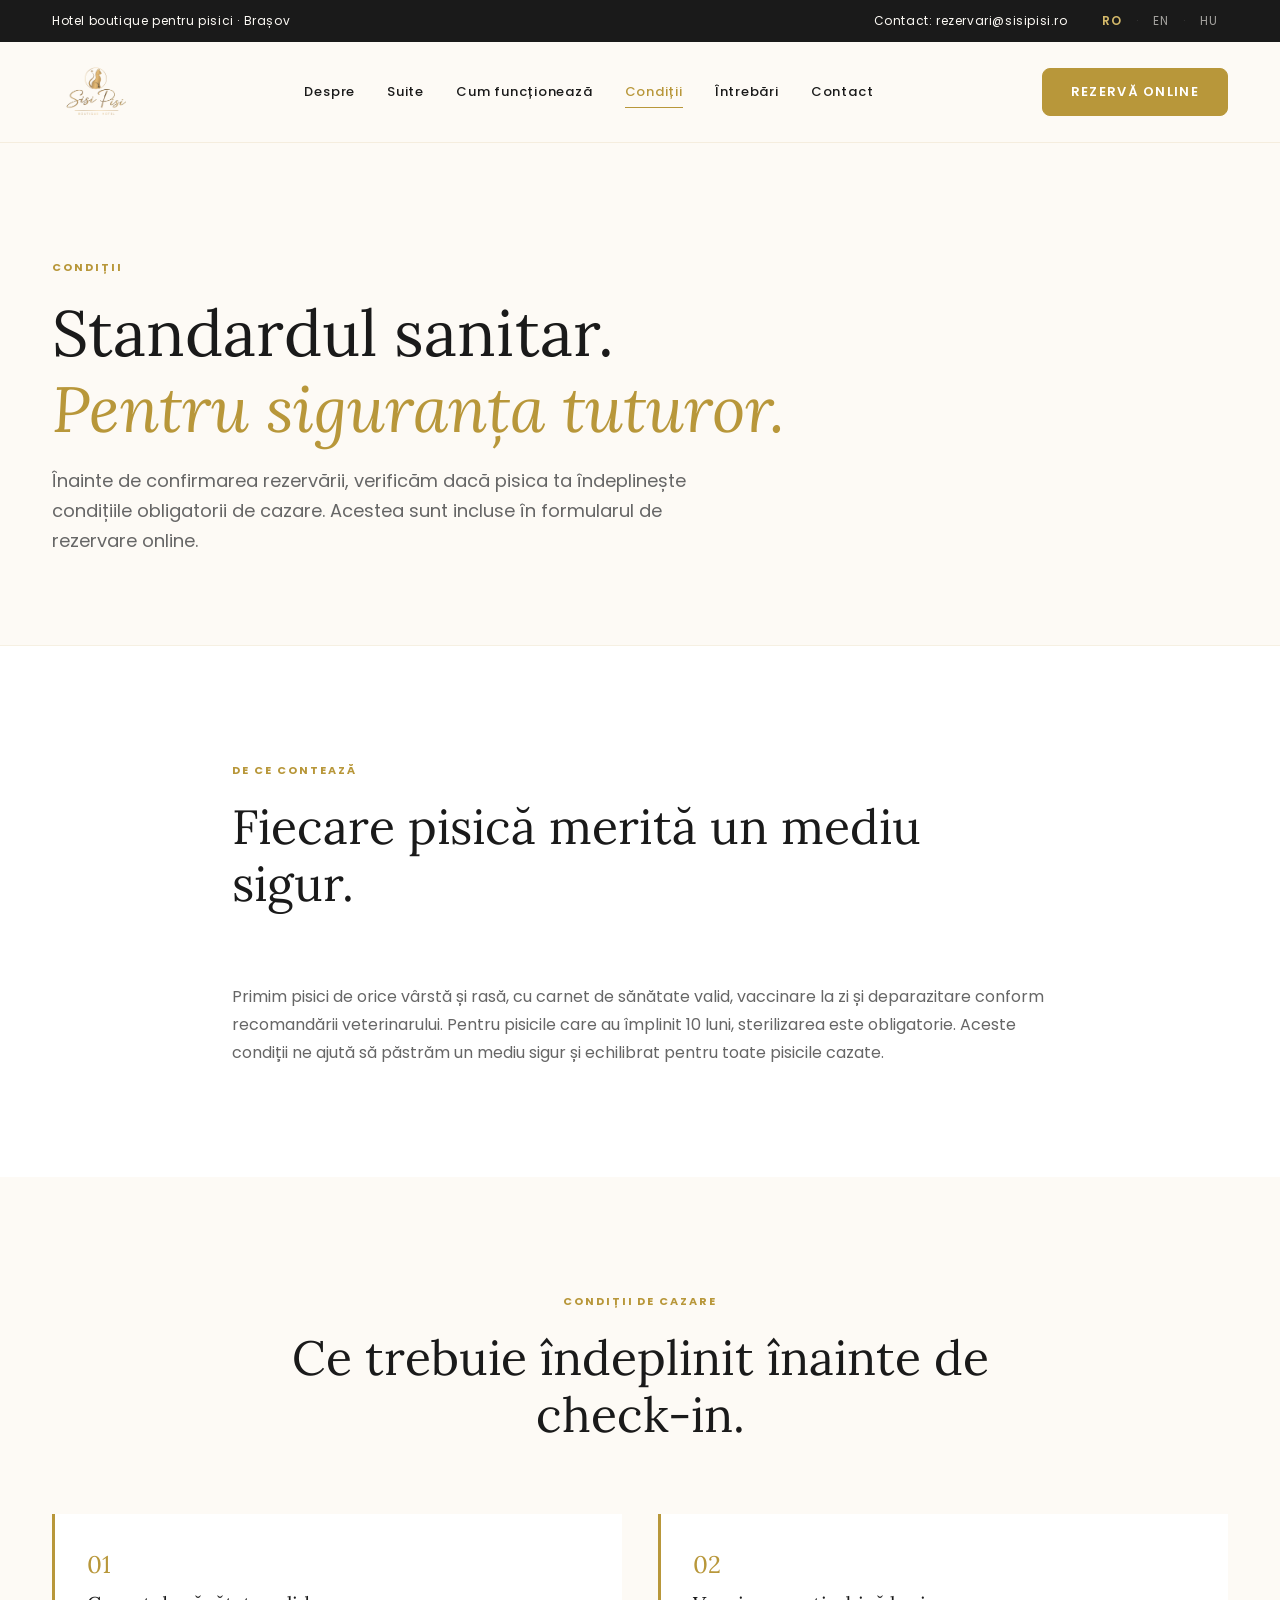
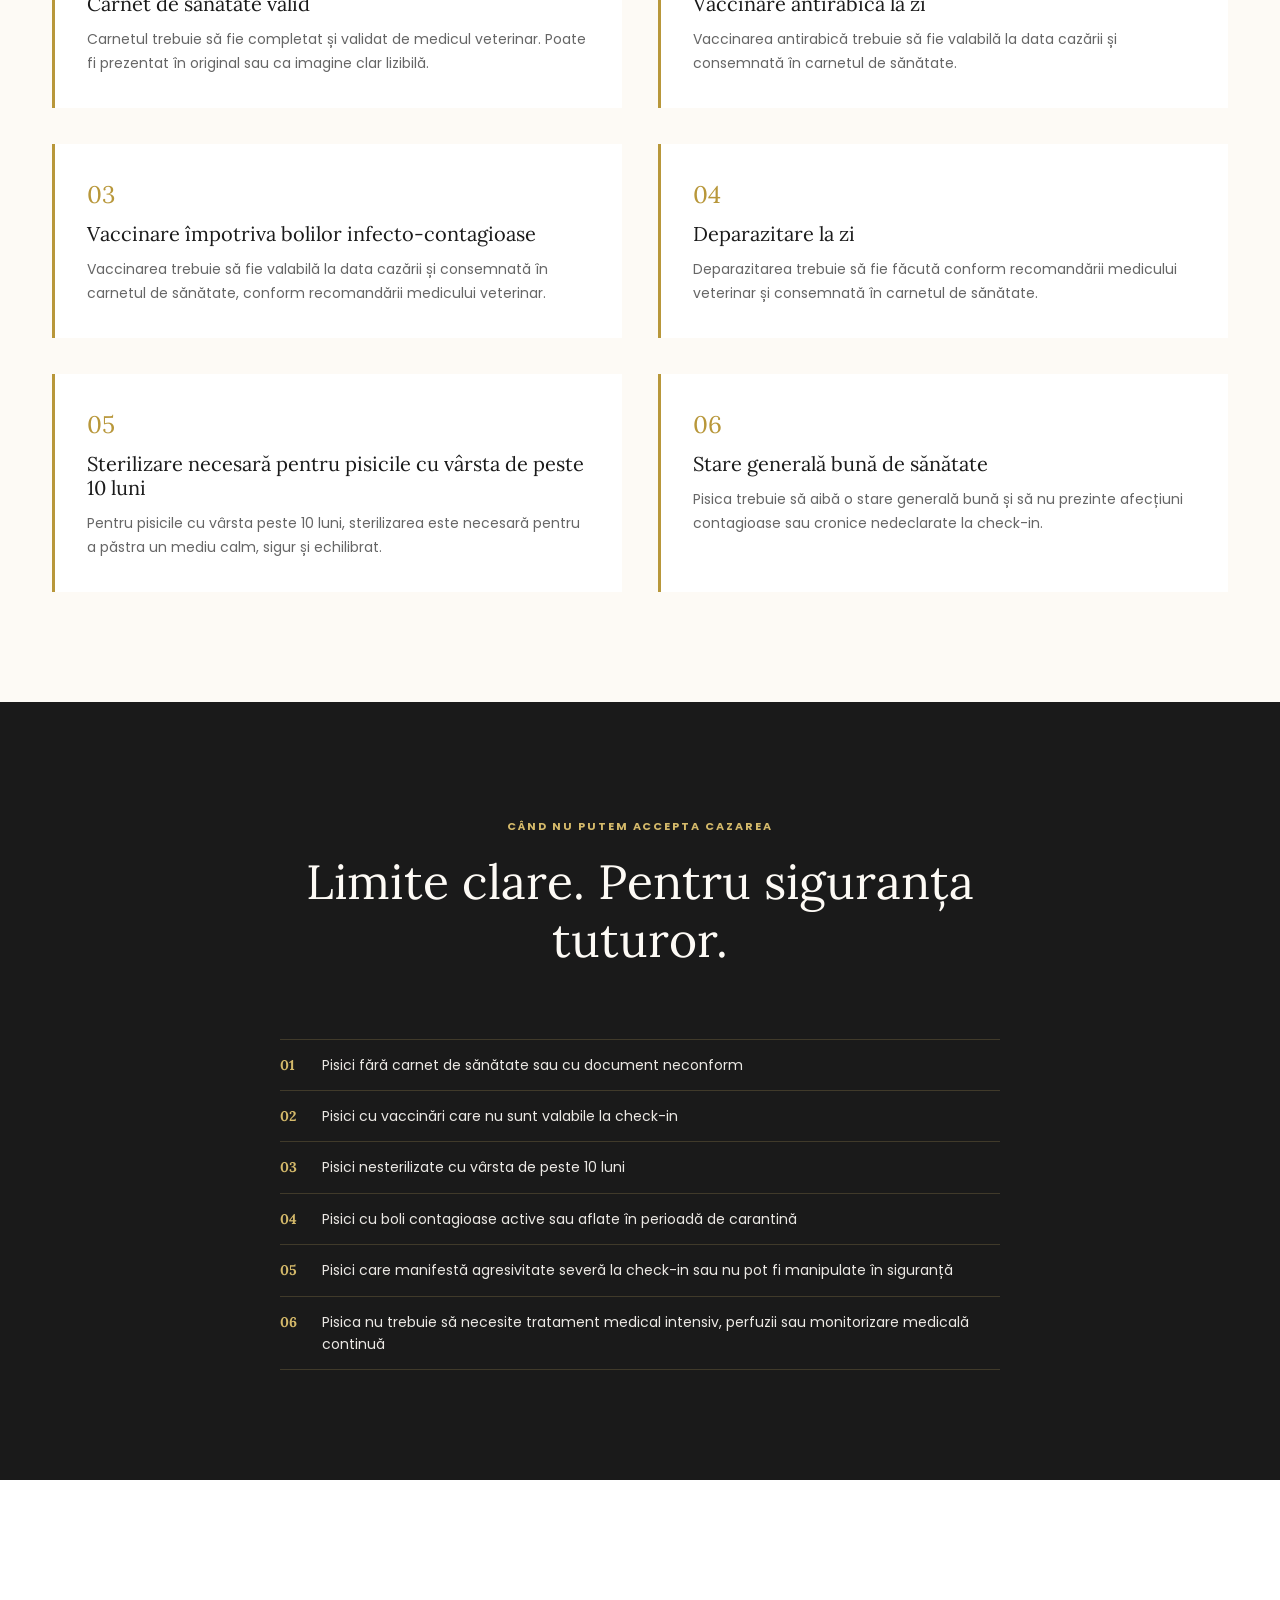
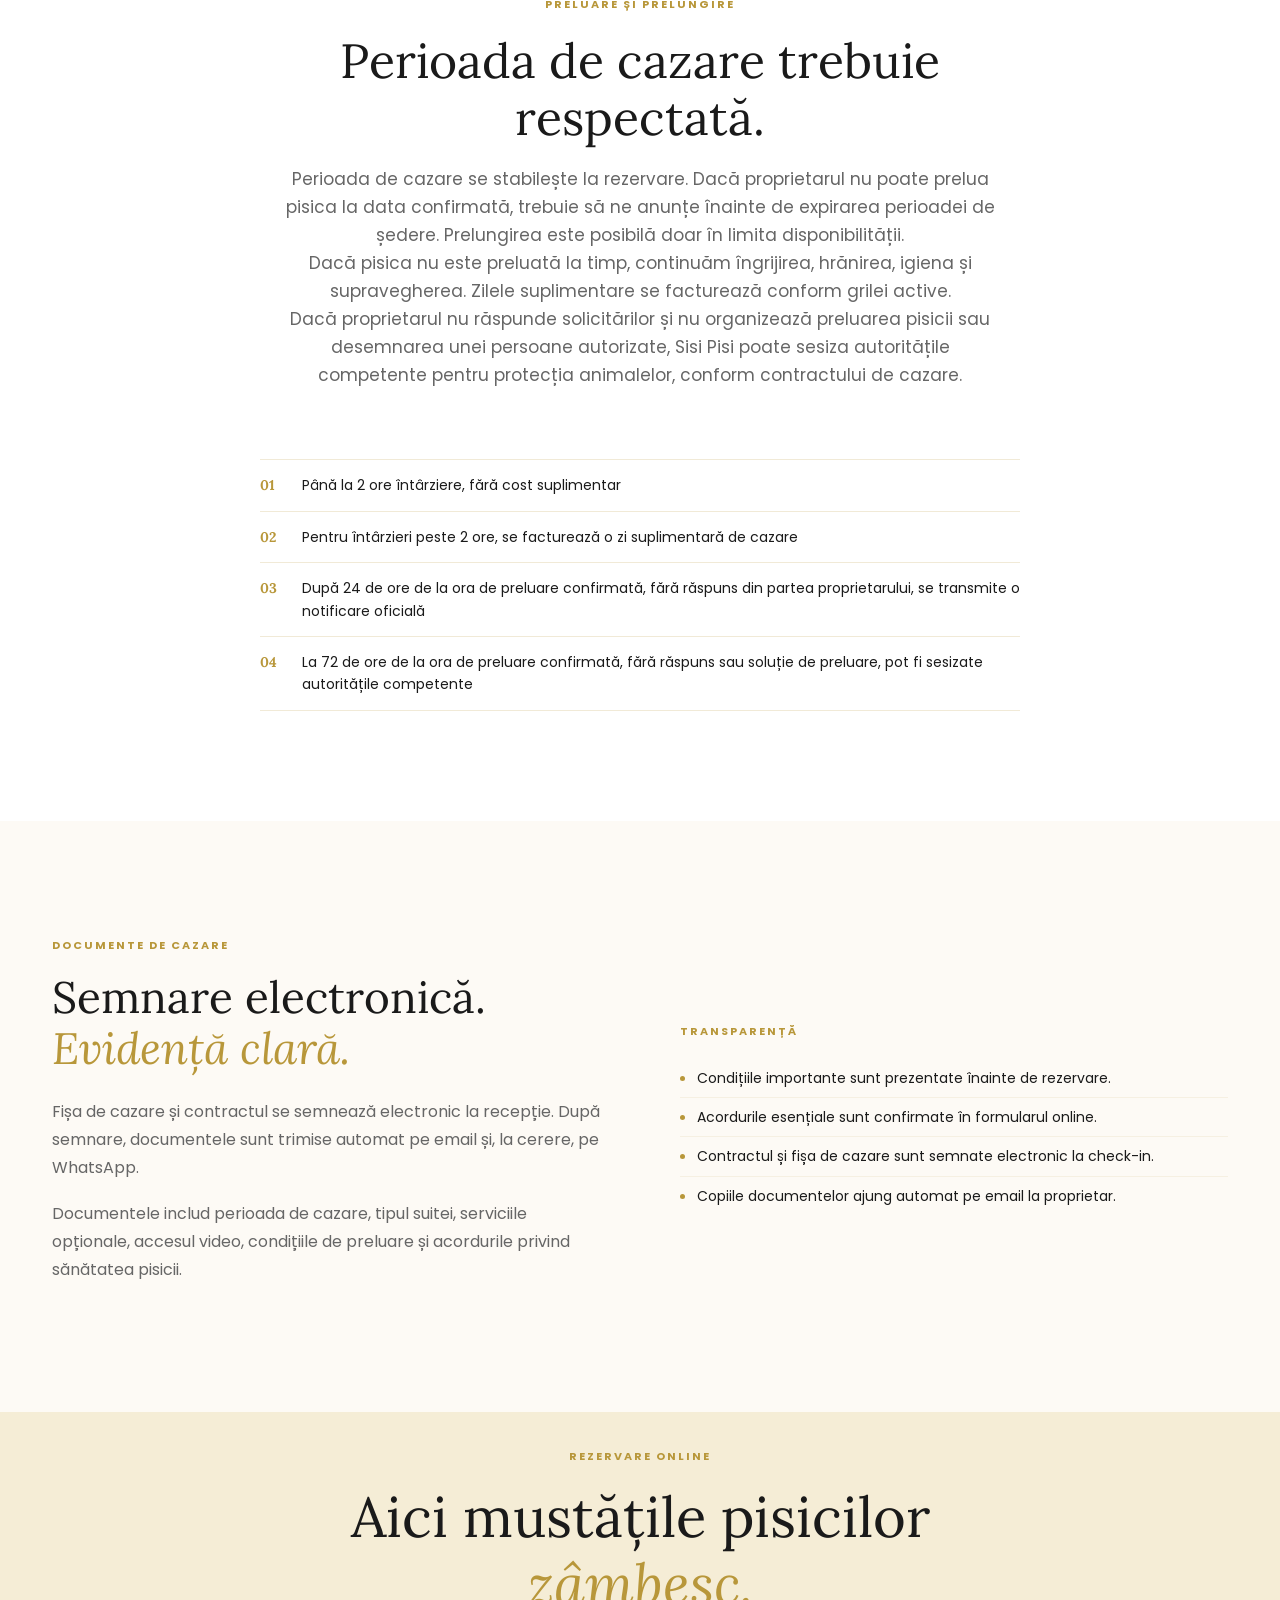
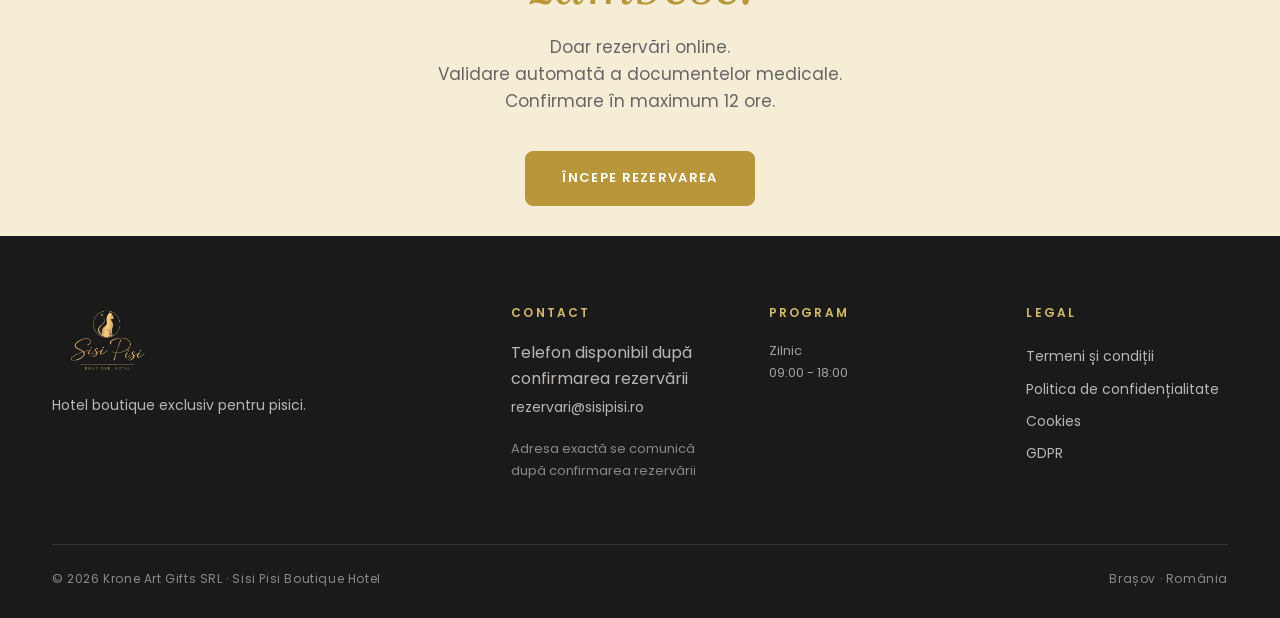
==== commit 068c7a82: "Update site copy and hero layout" ====
--- a/conditii.html
+++ b/conditii.html
@@ -45,7 +45,7 @@
 <section class="page-hero">
   <div class="container reveal">
     <div class="eyebrow" data-i18n="nav.requirements">Condiții</div>
-    <h1><span data-i18n="cond.hero.title.1">Standardul sanitar.</span> <em data-i18n="cond.hero.title.2">Pentru siguranța tuturor.</em></h1>
+    <h1><span data-i18n="cond.hero.title.1">Standardul sanitar.</span><br><em data-i18n="cond.hero.title.2">Pentru siguranța tuturor.</em></h1>
     <p class="lead" data-i18n="cond.hero.lead">Înainte de confirmarea rezervării, verificăm dacă pisica ta îndeplinește condițiile obligatorii de cazare. Acestea sunt incluse în formularul de rezervare online.</p>
   </div>
 </section>
@@ -202,9 +202,8 @@
   </div>
 </footer>
 
-<script src="assets/i18n.js?v=1.5"></script>
+<script src="assets/i18n.js?v=1.6"></script>
 <script src="assets/i18n_extra.js"></script>
 <script src="assets/main.js"></script>
 </body>
 </html>
-                   
--- a/assets/styles.css
+++ b/assets/styles.css
@@ -68,16 +68,16 @@
   background: var(--gold);
   color: var(--white);
   padding: 13px 28px;
-  font-family: 'Poppins';
+  font-family: 'Poppins', sans-serif;
   font-size: 13px;
   font-weight: 600;
   letter-spacing: 0.1em;
   text-transform: uppercase;
   text-decoration: none;
   border: 1px solid var(--gold);
+  border-radius: 8px;
   cursor: pointer;
   transition: all 0.25s;
-  font-family: 'Poppins', sans-serif;
 }
 .btn-primary:hover { background: var(--charcoal); border-color: var(--charcoal); color: var(--white); }
 .btn-primary:disabled { background: var(--gray); border-color: var(--gray); cursor: not-allowed; opacity: 0.6; }
@@ -94,6 +94,7 @@
   text-transform: uppercase;
   text-decoration: none;
   border: 1px solid var(--charcoal);
+  border-radius: 8px;
   cursor: pointer;
   transition: all 0.25s;
 }
@@ -111,6 +112,7 @@
   text-transform: uppercase;
   text-decoration: none;
   border: 1px solid var(--cream);
+  border-radius: 8px;
   cursor: pointer;
   transition: all 0.25s;
 }
@@ -367,12 +369,14 @@
   background: var(--cream);
   overflow: hidden;
   border: 1px solid rgba(184, 151, 58, 0.15);
+  border-radius: 12px;
+  box-shadow: 0 4px 24px rgba(0,0,0,0.08);
   transition: transform 0.4s, box-shadow 0.4s;
   position: relative;
 }
 .suite-card:hover {
   transform: translateY(-4px);
-  box-shadow: 0 30px 60px -20px rgba(26,26,26,0.18);
+  box-shadow: 0 24px 56px -16px rgba(26,26,26,0.18);
 }
 .suite-card img { width: 100%; height: 320px; object-fit: cover; display: block; }
 .suite-card .body { padding: 32px; }
@@ -446,6 +450,34 @@
 }
 .step p { color: var(--gray); font-size: 14px; line-height: 1.65; }
 
+/* Secțiunea Cum funcționează: fundal charcoal, text alb, iconițe aurii */
+.bg-cream:has(.steps) {
+  background: var(--charcoal);
+}
+.bg-cream:has(.steps) .eyebrow {
+  color: var(--gold-medium);
+}
+.bg-cream:has(.steps) .section-head h2 {
+  color: var(--cream);
+}
+.bg-cream:has(.steps) .section-head p {
+  color: rgba(253, 250, 245, 0.65);
+}
+.bg-cream:has(.steps) .step .num {
+  color: var(--gold-medium);
+  opacity: 1;
+}
+.bg-cream:has(.steps) .step h4 {
+  color: var(--cream);
+}
+.bg-cream:has(.steps) .step p {
+  color: rgba(253, 250, 245, 0.62);
+}
+.bg-cream:has(.steps) .pillar-icon,
+.bg-cream:has(.steps) .pillar-icon svg {
+  color: var(--gold);
+}
+
 /* ===== Requirements list ===== */
 .req-banner-grid { display: grid; grid-template-columns: 1fr 1fr; gap: 60px; align-items: center; }
 .req-banner h2 { font-size: clamp(30px, 3.5vw, 42px); color: var(--cream); margin-bottom: 18px; line-height: 1.2; }
@@ -633,9 +665,10 @@
   font-family: 'Poppins', sans-serif;
   font-size: 14px;
   background: var(--cream);
-  border: 1px solid rgba(184, 151, 58, 0.25);
-  color: var(--charcoal);
-  transition: border-color 0.2s, background 0.2s;
+  border: 1.5px solid var(--gold-pale);
+  border-radius: 8px;
+  color: var(--charcoal);
+  transition: border-color 0.2s, background 0.2s, box-shadow 0.2s;
 }
 .form-field input:focus,
 .form-field select:focus,
@@ -643,6 +676,7 @@
   outline: none;
   border-color: var(--gold);
   background: var(--white);
+  box-shadow: 0 0 0 3px rgba(184,151,58,0.12);
 }
 .form-field input.error,
 .form-field select.error,
@@ -898,6 +932,9 @@
   .wizard { padding: 28px; }
   .wizard-progress .step-dot .label { display: none; }
   .summary-block dl { grid-template-columns: 1fr; gap: 8px; }
+  .testimonials-grid { grid-template-columns: 1fr; gap: 20px; }
+  .trust-bar { gap: 20px; margin-top: 32px; padding-top: 24px; }
+  .trust-num { font-size: 24px; }
 }
 
 @media (max-width: 560px) {
@@ -923,6 +960,333 @@
 }
 
 
+/* ===== Trust bar (hero) ===== */
+.trust-bar {
+  display: flex;
+  gap: 36px;
+  flex-wrap: wrap;
+  margin-top: 48px;
+  padding: 24px 28px;
+  background: rgba(26, 26, 26, 0.32);
+  border-top: 1px solid rgba(184, 151, 58, 0.4);
+  border-radius: 8px;
+  backdrop-filter: blur(6px);
+  -webkit-backdrop-filter: blur(6px);
+}
+.trust-item {
+  display: flex;
+  align-items: center;
+  gap: 14px;
+}
+.trust-num {
+  font-family: 'Lora', serif;
+  font-size: 30px;
+  color: var(--gold-medium);
+  font-weight: 500;
+  line-height: 1;
+  min-width: 48px;
+}
+.trust-label {
+  font-size: 12px;
+  color: rgba(253, 250, 245, 0.72);
+  line-height: 1.45;
+  letter-spacing: 0.03em;
+}
+
+/* ===== Hero visual balance ===== */
+.hero {
+  align-items: flex-end;
+  background-position: center center;
+}
+.hero::before {
+  background:
+    linear-gradient(90deg, rgba(18, 15, 12, 0.82) 0%, rgba(18, 15, 12, 0.58) 34%, rgba(18, 15, 12, 0.18) 66%, rgba(18, 15, 12, 0.08) 100%),
+    linear-gradient(180deg, rgba(18, 15, 12, 0.18) 0%, rgba(18, 15, 12, 0.42) 100%);
+}
+.hero .container {
+  padding-top: clamp(54px, 7vh, 92px);
+  padding-bottom: clamp(206px, 27vh, 300px);
+}
+.hero-content {
+  width: min(860px, 100%);
+  max-width: 860px;
+  margin-left: clamp(0px, 4vw, 72px);
+  text-shadow: 0 2px 16px rgba(0, 0, 0, 0.34);
+}
+.hero h1 {
+  max-width: 860px;
+  font-size: clamp(42px, 4.2vw, 62px);
+  white-space: nowrap;
+}
+.hero .lead {
+  max-width: 780px;
+  margin-bottom: 24px;
+}
+.trust-bar {
+  width: 100%;
+  max-width: 860px;
+  justify-content: space-between;
+  gap: 18px;
+  flex-wrap: nowrap;
+  margin-top: 28px;
+  padding: 16px 24px;
+  background: rgba(26, 26, 26, 0.24);
+}
+.hero-actions {
+  margin-top: 26px;
+}
+.trust-item {
+  flex: 0 0 auto;
+  gap: 10px;
+}
+.trust-num {
+  min-width: auto;
+  font-size: 27px;
+}
+.trust-label {
+  font-size: 11px;
+  white-space: nowrap;
+}
+
+@media (max-width: 900px) {
+  .hero {
+    align-items: center;
+    background-position: 54% center;
+  }
+  .hero::before {
+    background: linear-gradient(180deg, rgba(18, 15, 12, 0.74) 0%, rgba(18, 15, 12, 0.56) 56%, rgba(18, 15, 12, 0.38) 100%);
+  }
+  .hero .container {
+    padding-top: 92px;
+    padding-bottom: 76px;
+  }
+  .hero-content {
+    margin-left: 0;
+    max-width: 620px;
+  }
+  .hero h1 {
+    white-space: normal;
+  }
+  .trust-bar {
+    flex-wrap: wrap;
+  }
+}
+
+@media (max-width: 700px) {
+  .hero {
+    align-items: flex-end;
+    min-height: calc(100vh - 92px);
+    background-position: 50% center;
+  }
+  .hero .container {
+    padding-top: 210px;
+    padding-bottom: 42px;
+  }
+  .hero-content {
+    width: 100%;
+    max-width: none;
+  }
+  .hero h1 {
+    font-size: clamp(34px, 10vw, 44px);
+    white-space: normal;
+  }
+  .hero .lead {
+    max-width: 100%;
+    font-size: 15px;
+    line-height: 1.45;
+  }
+  .trust-bar {
+    display: grid;
+    grid-template-columns: 1fr 1fr;
+    width: 100%;
+    max-width: none;
+    gap: 12px 16px;
+    padding: 14px 16px;
+  }
+  .trust-item {
+    min-width: 0;
+    gap: 8px;
+  }
+  .trust-num {
+    font-size: 24px;
+  }
+  .trust-label {
+    font-size: 10px;
+    line-height: 1.3;
+    white-space: normal;
+  }
+  .hero-actions {
+    display: grid;
+    grid-template-columns: 1fr 1fr;
+    width: 100%;
+    gap: 12px;
+  }
+  .hero-actions .btn-large {
+    width: 100%;
+    padding: 14px 12px;
+    text-align: center;
+  }
+}
+
+@media (max-width: 430px) {
+  .hero .container {
+    padding-top: 190px;
+  }
+  .hero h1 {
+    font-size: 34px;
+  }
+  .hero-actions {
+    grid-template-columns: 1fr;
+  }
+}
+
+/* ===== Testimoniale ===== */
+.testimonials-grid {
+  display: grid;
+  grid-template-columns: repeat(3, 1fr);
+  gap: 28px;
+}
+.testimonial-card {
+  background: var(--white);
+  padding: 32px;
+  border: 1px solid rgba(184, 151, 58, 0.15);
+  border-left: 3px solid var(--gold);
+  border-radius: 12px;
+  transition: transform 0.35s, box-shadow 0.35s;
+}
+.testimonial-card:hover {
+  transform: translateY(-3px);
+  box-shadow: 0 20px 50px -18px rgba(26,26,26,0.14);
+}
+.testimonial-stars {
+  color: var(--gold);
+  font-size: 13px;
+  letter-spacing: 3px;
+  margin-bottom: 18px;
+}
+.testimonial-text {
+  font-family: 'Lora', serif;
+  font-size: 16px;
+  font-style: italic;
+  color: var(--charcoal);
+  line-height: 1.75;
+  margin-bottom: 26px;
+}
+.testimonial-author {
+  display: flex;
+  align-items: center;
+  gap: 14px;
+}
+.testimonial-avatar {
+  width: 42px;
+  height: 42px;
+  border-radius: 50%;
+  background: var(--gold-pale);
+  border: 1px solid rgba(184, 151, 58, 0.25);
+  display: flex;
+  align-items: center;
+  justify-content: center;
+  font-family: 'Lora', serif;
+  font-size: 16px;
+  color: var(--gold);
+  flex-shrink: 0;
+}
+.testimonial-name {
+  font-size: 14px;
+  font-weight: 600;
+  color: var(--charcoal);
+  font-family: 'Poppins', sans-serif;
+}
+.testimonial-detail {
+  font-size: 12px;
+  color: var(--gray);
+  margin-top: 3px;
+  letter-spacing: 0.03em;
+}
+
+/* ===== Tabel comparativ suite ===== */
+.suite-comparison-wrap {
+  overflow-x: auto;
+  -webkit-overflow-scrolling: touch;
+}
+.suite-comparison {
+  width: 100%;
+  border-collapse: collapse;
+}
+.suite-comparison th,
+.suite-comparison td {
+  padding: 14px 22px;
+  text-align: left;
+  font-size: 14px;
+  border-bottom: 1px solid rgba(184, 151, 58, 0.1);
+  vertical-align: middle;
+}
+.suite-comparison thead th {
+  font-family: 'Poppins', sans-serif;
+  font-size: 11px;
+  letter-spacing: 0.16em;
+  text-transform: uppercase;
+  font-weight: 700;
+  color: var(--gold);
+  background: var(--cream);
+  border-bottom: 2px solid rgba(184, 151, 58, 0.22);
+  padding-top: 18px;
+  padding-bottom: 18px;
+}
+.suite-comparison thead th:first-child {
+  color: var(--gray);
+  font-weight: 400;
+  letter-spacing: 0;
+  text-transform: none;
+  font-size: 12px;
+}
+.suite-comparison td:first-child {
+  color: var(--gray);
+  font-size: 13px;
+  font-family: 'Poppins', sans-serif;
+}
+.suite-comparison td.cmp-yes {
+  color: var(--success);
+  font-weight: 600;
+  font-size: 13px;
+}
+.suite-comparison td.cmp-no {
+  color: var(--gray);
+  opacity: 0.35;
+  font-size: 18px;
+}
+.suite-comparison td.cmp-val {
+  font-weight: 600;
+  color: var(--charcoal);
+}
+.suite-comparison tr:hover td { background: rgba(245, 237, 214, 0.35); }
+.suite-comparison .cmp-price td {
+  padding-top: 20px;
+  padding-bottom: 20px;
+  background: var(--cream);
+  border-top: 2px solid rgba(184, 151, 58, 0.2);
+  border-bottom: none;
+}
+.suite-comparison .cmp-price td:not(:first-child) {
+  font-family: 'Lora', serif;
+  font-size: 24px;
+  color: var(--charcoal);
+  font-weight: 500;
+}
+.suite-comparison .cmp-price td:first-child {
+  font-size: 11px;
+  letter-spacing: 0.15em;
+  text-transform: uppercase;
+  font-weight: 700;
+  color: var(--gold);
+}
+.suite-comparison-note {
+  font-size: 12px;
+  color: var(--gray);
+  margin-top: 12px;
+  letter-spacing: 0.04em;
+}
+
 /* ===== v1.4 audit corrections ===== */
 .form-divider { margin: 28px 0 18px; border-top: 1px solid rgba(184, 151, 58, 0.18); }
 .form-divider span { display: inline-block; transform: translateY(-50%); background: var(--white); padding-right: 14px; font-size: 11px; letter-spacing: 0.18em; text-transform: uppercase; color: var(--gold); font-weight: 600; }
@@ -932,5 +1296,217 @@
 .option-card input { margin-top: 3px; accent-color: var(--gold); }
 .option-card span { font-size: 14px; line-height: 1.5; }
 .option-card strong { font-family: 'Lora', serif; color: var(--gold); white-space: nowrap; font-size: 16px; }
+.option-hint { display: block; font-size: 12px; color: var(--gray); line-height: 1.5; margin: -8px 0 8px; padding: 6px 12px; background: rgba(184,151,58,0.06); border-left: 2px solid var(--gold-pale); }
 a:focus-visible, button:focus-visible, input:focus-visible, select:focus-visible, textarea:focus-visible { outline: 2px solid var(--gold); outline-offset: 3px; }
 @media (max-width: 700px) { .option-grid { grid-template-columns: 1fr; } .option-card { grid-template-columns: 22px 1fr; } .option-card strong { grid-column: 2; } }
+
+/* === MODUL AVANS REZERVARE === */
+.sumar-rezervare { background: var(--charcoal); color: #fff; padding: 20px 24px; border-radius: 8px; margin: 28px 0 0; }
+.sumar-rezervare .sumar-label { font-size: 12px; opacity: 0.65; text-transform: uppercase; letter-spacing: 0.06em; }
+.sumar-rezervare .sumar-ref { font-family: 'Courier New', monospace; font-size: 1.05rem; letter-spacing: 0.04em; color: var(--gold); }
+.sumar-rezervare .sumar-total-val { font-size: 1.35rem; color: var(--gold); font-family: 'Lora', serif; }
+.bloc-avans { background: var(--cream); border-left: 3px solid var(--gold); padding: 24px; margin: 20px 0 28px; border-radius: 0 8px 8px 0; }
+.bloc-avans h3 { margin-top: 0; color: var(--charcoal); font-size: 1.1rem; font-family: 'Lora', serif; }
+.text-avans { font-size: 1.02rem; line-height: 1.65; margin-bottom: 20px; }
+.text-avans strong { color: var(--charcoal); }
+.date-bancare { background: #fff; border: 1px solid rgba(184,151,58,0.25); padding: 16px 20px; margin: 20px 0; border-radius: 6px; }
+.date-bancare p { margin: 7px 0; font-size: 0.93rem; line-height: 1.5; }
+.date-bancare strong { display: inline-block; min-width: 150px; font-weight: 600; }
+.date-bancare .ref-highlight { font-family: 'Courier New', monospace; font-weight: 700; color: var(--charcoal); background: var(--gold-pale); padding: 1px 6px; border-radius: 3px; }
+.avertizare-sezon-varf { background: #FFF8E1; border: 1px solid var(--gold); padding: 14px 18px; margin: 16px 0; border-radius: 6px; font-size: 0.95rem; line-height: 1.6; }
+.diferenta-info { margin-top: 16px; font-size: 0.95rem; line-height: 1.6; }
+.instructiuni-transfer { margin-top: 20px; padding-top: 20px; border-top: 1px solid rgba(184,151,58,0.2); font-size: 0.93rem; line-height: 1.65; }
+.instructiuni-transfer a { color: var(--gold); font-weight: 500; text-decoration: none; }
+.instructiuni-transfer a:hover { text-decoration: underline; }
+
+/* =========================================================
+   AUTOCOMPLETE + TAG INPUT WIDGETS v1.5
+   ========================================================= */
+
+/* ----- highlight mark (comun combobox + tag dropdown) ----- */
+.ac-mark {
+  background: rgba(184, 151, 58, 0.22);
+  color: var(--charcoal);
+  border-radius: 2px;
+  font-style: normal;
+  font-weight: 700;
+  padding: 0 1px;
+}
+
+/* ---- Breed combobox ---- */
+.ac-wrap {
+  position: relative;
+}
+
+.ac-dropdown {
+  display: none;
+  position: absolute;
+  top: calc(100% - 2px);
+  left: 0;
+  right: 0;
+  background: var(--white);
+  border: 1.5px solid var(--gold);
+  border-top: none;
+  border-radius: 0 0 8px 8px;
+  max-height: 240px;
+  overflow-y: auto;
+  list-style: none;
+  z-index: 400;
+  box-shadow: 0 10px 28px -6px rgba(0,0,0,0.14);
+  padding: 4px 0;
+}
+.ac-dropdown.open { display: block; }
+
+.ac-dropdown li {
+  padding: 10px 16px;
+  font-size: 14px;
+  font-family: 'Poppins', sans-serif;
+  color: var(--charcoal);
+  cursor: pointer;
+  transition: background 0.12s;
+}
+.ac-dropdown li:hover,
+.ac-dropdown li.active { background: var(--gold-pale); }
+
+/* ---- Tag input wrapper ---- */
+.tag-input-wrap {
+  position: relative;
+}
+
+.tag-input-tags {
+  display: flex;
+  flex-wrap: wrap;
+  gap: 6px;
+  padding: 7px 10px;
+  border: 1.5px solid var(--gold-pale);
+  border-radius: 8px;
+  background: var(--cream);
+  min-height: 48px;
+  align-items: center;
+  cursor: text;
+  transition: border-color 0.2s, box-shadow 0.2s, background 0.2s;
+}
+.tag-input-tags:focus-within {
+  border-color: var(--gold);
+  background: var(--white);
+  box-shadow: 0 0 0 3px rgba(184, 151, 58, 0.12);
+}
+
+/* ---- Tag chips ---- */
+.tag-chip {
+  display: inline-flex;
+  align-items: center;
+  gap: 4px;
+  background: var(--gold-pale);
+  border: 1px solid rgba(184, 151, 58, 0.35);
+  border-radius: 6px;
+  padding: 4px 6px 4px 10px;
+  font-size: 12px;
+  font-family: 'Poppins', sans-serif;
+  font-weight: 500;
+  color: var(--charcoal);
+  line-height: 1.3;
+  max-width: 220px;
+  animation: chipIn 0.14s ease;
+}
+@keyframes chipIn {
+  from { transform: scale(0.85); opacity: 0; }
+  to   { transform: scale(1);    opacity: 1; }
+}
+.tag-chip > span {
+  overflow: hidden;
+  text-overflow: ellipsis;
+  white-space: nowrap;
+}
+.tag-remove {
+  display: flex;
+  align-items: center;
+  justify-content: center;
+  flex-shrink: 0;
+  width: 18px;
+  height: 18px;
+  background: none;
+  border: none;
+  border-radius: 4px;
+  padding: 0;
+  cursor: pointer;
+  color: rgba(184, 151, 58, 0.8);
+  font-size: 16px;
+  line-height: 1;
+  transition: color 0.14s, background 0.14s;
+}
+.tag-remove:hover {
+  color: var(--error);
+  background: rgba(181, 86, 43, 0.1);
+}
+
+/* ---- Text input inside tags area ---- */
+.form-field .tag-input-text {
+  flex: 1;
+  min-width: 110px;
+  width: auto;
+  padding: 4px 6px;
+  background: transparent;
+  border: none;
+  border-radius: 0;
+  font-size: 14px;
+  color: var(--charcoal);
+  box-shadow: none;
+}
+.form-field .tag-input-text:focus {
+  outline: none;
+  background: transparent;
+  border: none;
+  box-shadow: none;
+}
+.form-field .tag-input-text::placeholder { color: var(--gray); opacity: 0.7; }
+
+/* ---- Tag dropdown ---- */
+.tag-dropdown {
+  display: none;
+  position: absolute;
+  top: calc(100% - 2px);
+  left: 0;
+  right: 0;
+  background: var(--white);
+  border: 1.5px solid var(--gold);
+  border-top: none;
+  border-radius: 0 0 8px 8px;
+  max-height: 220px;
+  overflow-y: auto;
+  list-style: none;
+  z-index: 400;
+  box-shadow: 0 10px 28px -6px rgba(0,0,0,0.14);
+  padding: 4px 0;
+}
+.tag-dropdown.open { display: block; }
+
+.tag-dropdown li {
+  padding: 10px 16px;
+  font-size: 14px;
+  font-family: 'Poppins', sans-serif;
+  color: var(--charcoal);
+  cursor: pointer;
+  transition: background 0.12s;
+}
+.tag-dropdown li:hover,
+.tag-dropdown li.active { background: var(--gold-pale); }
+
+/* ---- Stare eroare pe tag input ---- */
+.form-field:has(input[type="hidden"].error) .tag-input-tags {
+  border-color: var(--error);
+  box-shadow: 0 0 0 3px rgba(181, 86, 43, 0.1);
+}
+
+/* ---- Scrollbar styling pentru dropdown-uri ---- */
+.ac-dropdown::-webkit-scrollbar,
+.tag-dropdown::-webkit-scrollbar { width: 6px; }
+.ac-dropdown::-webkit-scrollbar-track,
+.tag-dropdown::-webkit-scrollbar-track { background: transparent; }
+.ac-dropdown::-webkit-scrollbar-thumb,
+.tag-dropdown::-webkit-scrollbar-thumb {
+  background: rgba(184, 151, 58, 0.3);
+  border-radius: 3px;
+}
+.ac-dropdown::-webkit-scrollbar-thumb:hover,
+.tag-dropdown::-webkit-scrollbar-thumb:hover { background: rgba(184, 151, 58, 0.6); }
